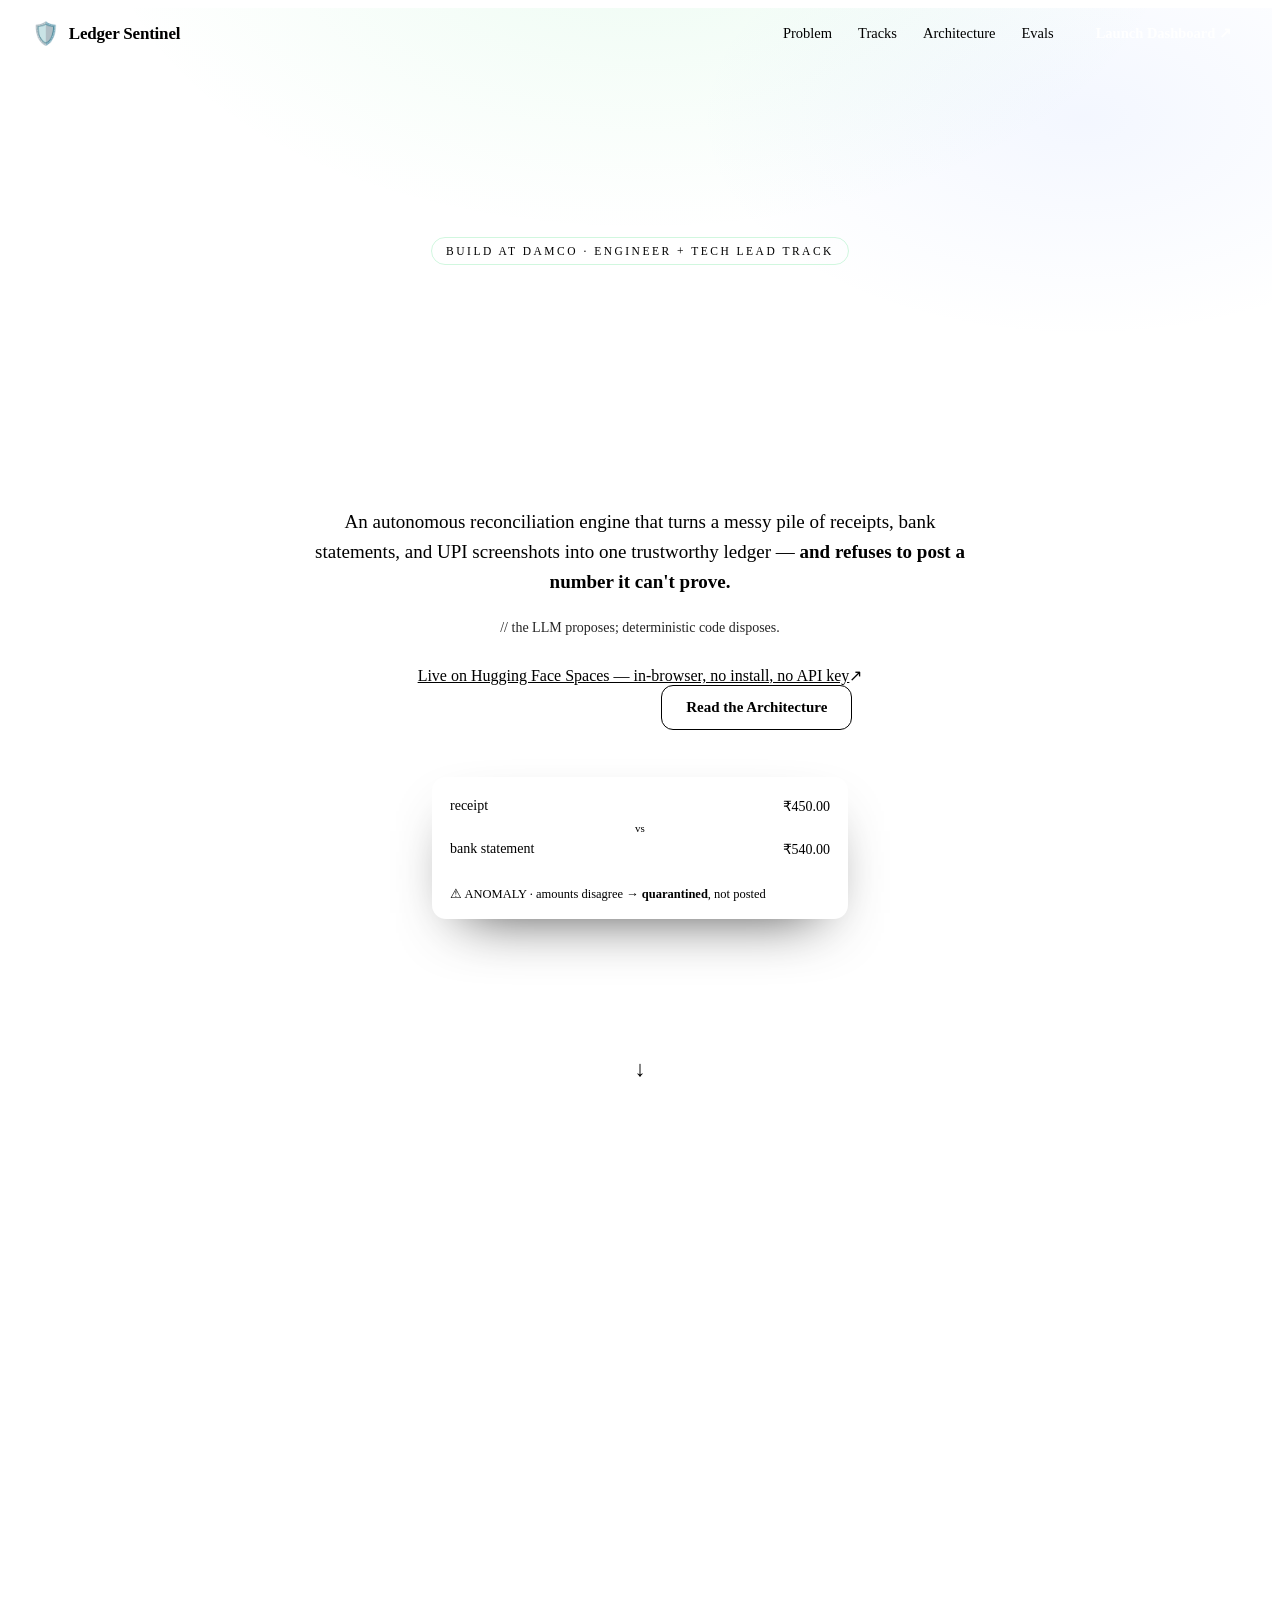
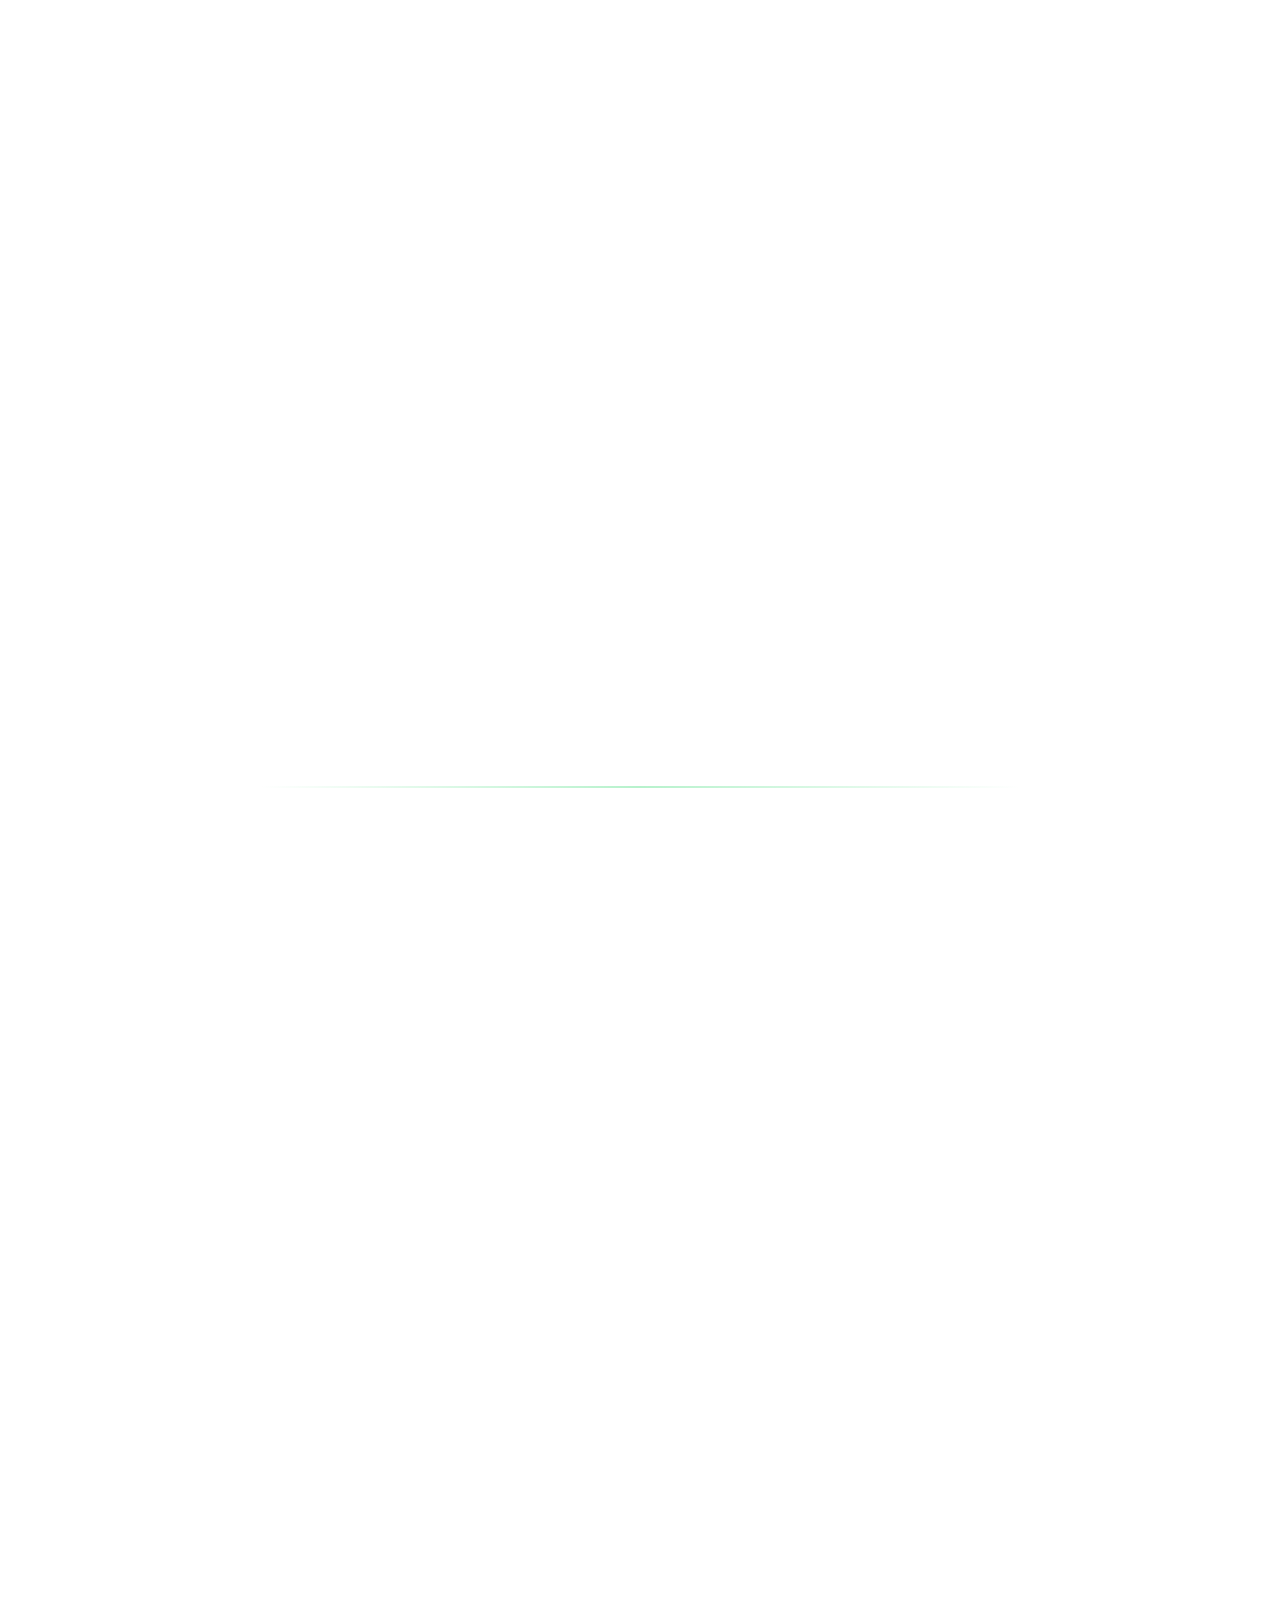
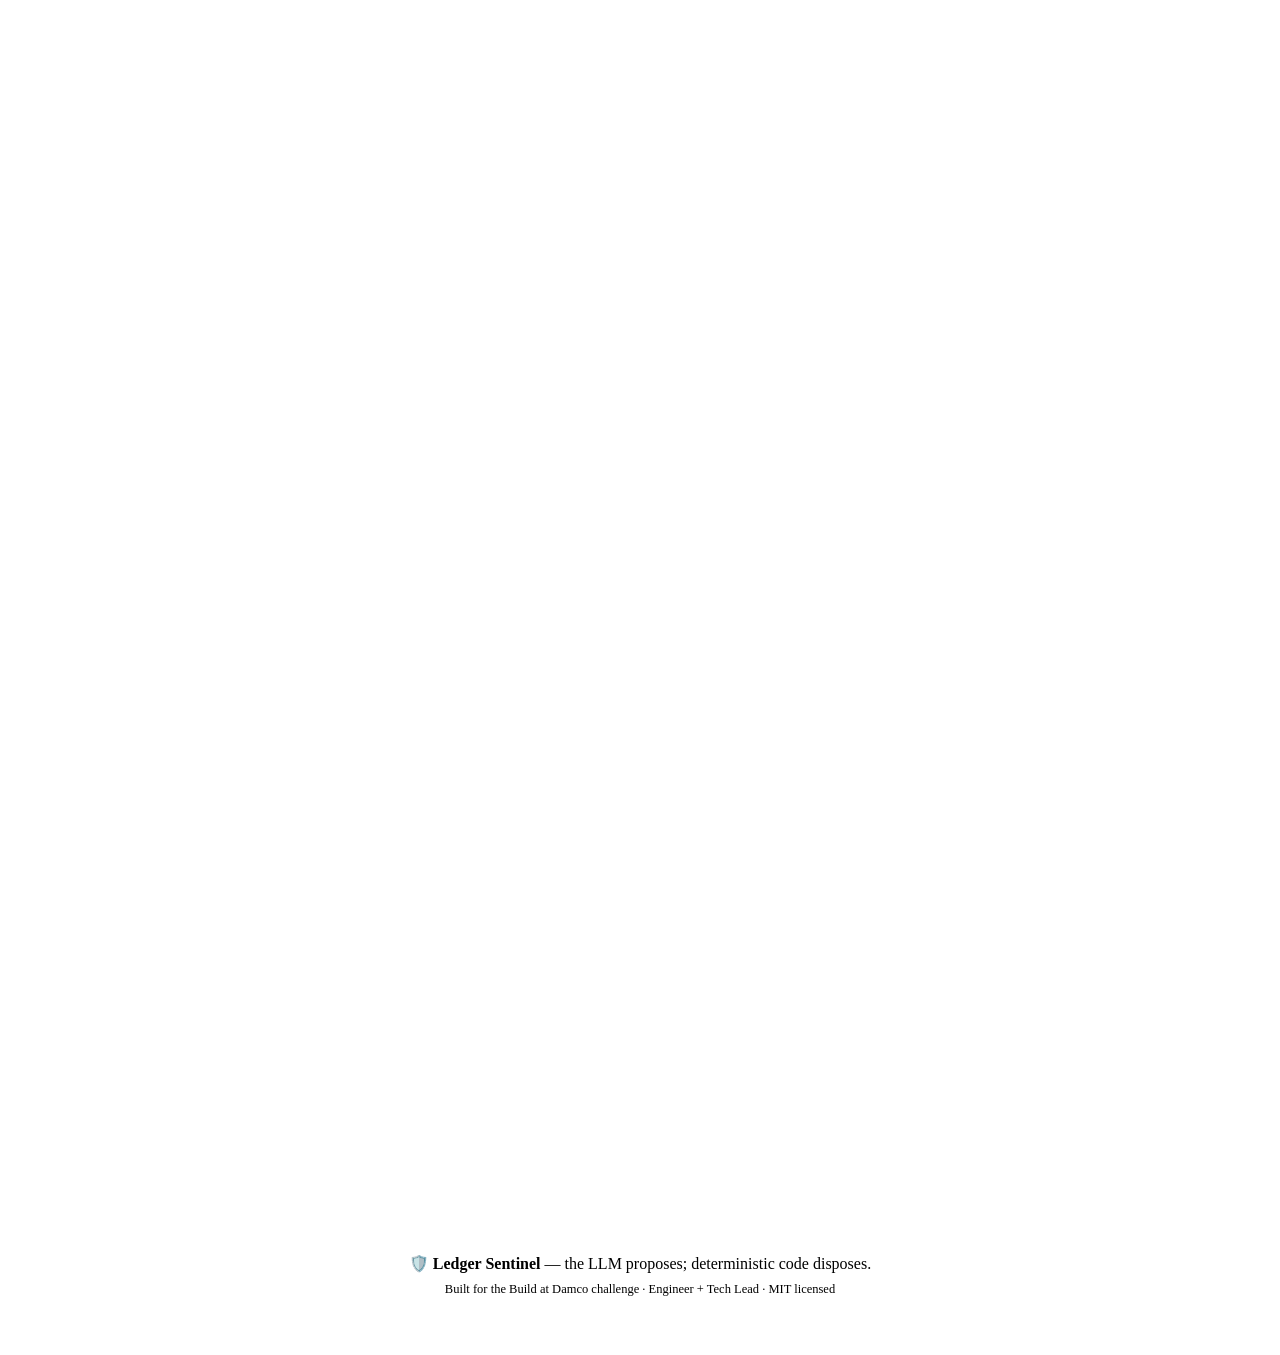
==== frontend/index.html @ d2c7957a "docs: surface live HF Space across README + landing, fix test count to 46" ====
<!DOCTYPE html>
<html lang="en">
<head>
  <meta charset="UTF-8" />
  <meta name="viewport" content="width=device-width, initial-scale=1.0" />
  <title>Ledger Sentinel — autonomous reconciliation that refuses to post what it can't prove</title>
  <meta name="description" content="An autonomous financial-document reconciliation engine. The LLM proposes; deterministic code disposes. Built for the Build at Damco challenge — Engineer + Tech Lead tracks." />
  <link rel="preconnect" href="https://fonts.googleapis.com" />
  <link rel="preconnect" href="https://fonts.gstatic.com" crossorigin />
  <link href="https://fonts.googleapis.com/css2?family=Space+Grotesk:wght@400;500;600;700&family=JetBrains+Mono:wght@400;500;700&display=swap" rel="stylesheet" />
  <link rel="stylesheet" href="./tokens.css" />
  <link rel="stylesheet" href="./landing.css" />
</head>
<body>
  <!-- ── Nav ──────────────────────────────────────────────────────────── -->
  <nav class="nav" id="nav">
    <a class="nav-brand" href="#top">
      <span class="logo">🛡️</span><span>Ledger Sentinel</span>
    </a>
    <div class="nav-links">
      <a href="#problem">Problem</a>
      <a href="#tracks">Tracks</a>
      <a href="#architecture">Architecture</a>
      <a href="#evals">Evals</a>
      <a class="nav-cta" href="./app.html">Launch Dashboard <span class="arr">↗</span></a>
    </div>
  </nav>

  <!-- ── Hero ─────────────────────────────────────────────────────────── -->
  <header class="hero" id="top">
    <canvas id="rain" class="rain" aria-hidden="true"></canvas>
    <div class="hero-inner">
      <div class="eyebrow">BUILD AT DAMCO · ENGINEER + TECH LEAD TRACK</div>
      <h1 class="hero-title">
        <span class="w" style="--i:0">Extract.</span>
        <span class="w" style="--i:1">Verify.</span>
        <span class="w grn" style="--i:2">Reconcile.</span>
      </h1>
      <p class="hero-sub">
        An autonomous reconciliation engine that turns a messy pile of receipts,
        bank statements, and UPI screenshots into one trustworthy ledger —
        <strong>and refuses to post a number it can't prove.</strong>
      </p>
      <p class="thesis">// the LLM proposes; deterministic code disposes.</p>
      <a class="live-link" href="https://huggingface.co/spaces/mhussam-ai/ledger-sentinel" target="_blank" rel="noopener">
        <span class="live-dot" aria-hidden="true"></span>Live on Hugging Face Spaces — in-browser, no install, no API key<span class="arr">↗</span>
      </a>
      <div class="hero-cta">
        <a class="btn btn-red" href="./app.html">Launch the Dashboard <span class="arr">↗</span></a>
        <a class="btn btn-ghost" href="https://github.com/mhussam-ai/ledger-sentinel/blob/main/docs/ARCHITECTURE.md" target="_blank" rel="noopener">Read the Architecture</a>
      </div>

      <!-- signature micro-demo: the catch a human would miss -->
      <div class="anomaly-demo" aria-hidden="true">
        <div class="ad-row"><span class="ad-src">receipt</span><span class="ad-amt">₹450.00</span></div>
        <div class="ad-vs">vs</div>
        <div class="ad-row"><span class="ad-src">bank statement</span><span class="ad-amt">₹540.00</span></div>
        <div class="ad-verdict">⚠ ANOMALY · amounts disagree → <b>quarantined</b>, not posted</div>
      </div>
    </div>
    <a class="scrollcue" href="#problem" aria-label="Scroll down">↓</a>
  </header>

  <main>
    <!-- ── 1. The Problem ─────────────────────────────────────────────── -->
    <section class="sec" id="problem">
      <div class="sec-grid">
        <div class="reveal">
          <div class="kicker">THE PROBLEM I LIVE EVERY MONTH</div>
          <h2 class="sec-title">Reconciling money<br />isn't an OCR problem.<br /><span class="grn">It's a trust problem.</span></h2>
          <p class="lead">
            My spending is scattered across three card apps, a bank CSV, UPI
            screenshots, and a wallet of paper receipts. The same coffee shows up
            twice with two different amounts. A receipt gets double-counted. OCR
            quietly turns ₹450 into ₹480.
          </p>
          <p class="lead">
            The hard part was never <em>reading</em> the documents. It's
            <strong>trusting the merged result.</strong> That needs a system —
            one that extracts in parallel, verifies its own work, links duplicates
            across sources, and quarantines anything it can't prove instead of
            silently corrupting the ledger.
          </p>
          <div class="wink reveal">
            <span class="wink-q">“Tracking expenses across UPI apps is a nightmare.”</span>
            <span class="wink-a">— Build at Damco's own example problem. This is the system answer to it.</span>
          </div>
        </div>

        <div class="reveal" style="--i:1">
          <div class="codewin">
            <div class="codewin-bar"><span class="dot r"></span><span class="dot y"></span><span class="dot g"></span><span class="name">invariant.js</span></div>
            <pre class="type-target" data-typed="invariant" data-speed="2"></pre>
          </div>
          <script type="application/json" class="code-data" data-name="invariant">
[
  {"t":"const ","c":"kw"},{"t":"ledger ","c":"fn"},{"t":"= ","c":"punc"},{"t":"reconcile","c":"fn"},{"t":"(sources);\n","c":"punc"},
  {"t":"\n// the hard part isn't reading documents —\n","c":"com"},
  {"t":"// it's trusting the merged result.\n\n","c":"com"},
  {"t":"const ","c":"kw"},{"t":"invariant ","c":"fn"},{"t":"= {\n","c":"punc"},
  {"t":"  postIf","c":"pink"},{"t":":     ","c":"punc"},{"t":"\"provable\"","c":"str"},{"t":",\n","c":"punc"},
  {"t":"  onConflict","c":"pink"},{"t":": ","c":"punc"},{"t":"\"quarantine\"","c":"str"},{"t":",  ","c":"punc"},{"t":"// never guess\n","c":"com"},
  {"t":"  money","c":"pink"},{"t":":      ","c":"punc"},{"t":"Decimal","c":"num"},{"t":",        ","c":"punc"},{"t":"// never float\n","c":"com"},
  {"t":"};\n","c":"punc"}
]
          </script>
        </div>
      </div>
    </section>

    <!-- ── 2. Both Tracks ─────────────────────────────────────────────── -->
    <section class="sec sec-alt" id="tracks">
      <div class="sec-head reveal">
        <div class="kicker">ONE SUBMISSION · BOTH TRACKS</div>
        <h2 class="sec-title center">I didn't pick a track.<br />I shipped both.</h2>
        <p class="lead center">
          Damco asks Engineers to <em>build &amp; ship</em> and Tech Leads to
          <em>design the architecture</em>. This one project does both — same repo,
          both rubrics. Toggle to see how it satisfies each.
        </p>
      </div>

      <div class="toggle reveal" role="tablist" aria-label="Choose a track">
        <button type="button" class="toggle-btn active" data-toggle="engineer" role="tab">🛠️ Engineer</button>
        <button type="button" class="toggle-btn" data-toggle="lead" role="tab">🏛️ Tech Lead</button>
        <span class="toggle-pill" aria-hidden="true"></span>
      </div>

      <!-- Engineer track -->
      <div class="track" data-track="engineer">
        <div class="steps">
          <div class="step reveal"><div class="step-no">01</div><h3>Pick a complex problem</h3><p>Something that needs a system, not a script. Cross-source financial reconciliation with self-verification.</p></div>
          <div class="step reveal" style="--i:1"><div class="step-no">02</div><h3>Build &amp; ship it</h3><p>FastAPI · LangGraph state machine · Pandera · RapidFuzz. <strong>46 tests green</strong>, deterministic mock mode, <strong>public repo</strong>.</p></div>
          <div class="step reveal" style="--i:2"><div class="step-no">03</div><h3>Record a video</h3><p>A live walk-through of the running system catching a real discrepancy — scripted in <code>docs/DEMO.md</code>.</p></div>
        </div>
      </div>

      <!-- Tech Lead track -->
      <div class="track hidden" data-track="lead">
        <div class="steps">
          <div class="step reveal"><div class="step-no">01</div><h3>Pick a complex problem</h3><p>The same trust problem — framed as a system with scale, latency, and failure-mode considerations.</p></div>
          <div class="step reveal" style="--i:1"><div class="step-no">02</div><h3>Design the architecture</h3><p><code>docs/ARCHITECTURE.md</code>: 6 Mermaid diagrams, the state machine, scale math, latency trade-offs, and F1–F8 failure modes.</p></div>
          <div class="step reveal" style="--i:2"><div class="step-no">03</div><h3>Record a video</h3><p>Present the design like I'm convincing a team — decisions, alternatives, and what would change my mind.</p></div>
        </div>
      </div>

      <div class="covers reveal">
        <div class="covers-head">What the submission covers</div>
        <div class="covers-grid">
          <div><span class="ct">Problem framing</span><span class="cd">why it needs a system, not a script</span></div>
          <div><span class="ct">System design</span><span class="cd">parallel fan-out → verify → reconcile</span></div>
          <div><span class="ct">Trade-offs</span><span class="cd">LangGraph, Decimal, SSE, two-tier routing</span></div>
          <div><span class="ct">Failure modes</span><span class="cd">named guardrails F1–F8, honestly</span></div>
        </div>
      </div>
    </section>

    <!-- ── 3. How it works ────────────────────────────────────────────── -->
    <section class="sec" id="architecture">
      <div class="sec-head reveal">
        <div class="kicker">HOW IT WORKS</div>
        <h2 class="sec-title center">The LLM proposes.<br />Deterministic code disposes.</h2>
        <p class="lead center">Every document fans out to its own worker; nothing reaches the posted ledger without clearing a deterministic gate.</p>
      </div>

      <div class="pipeline reveal">
        <div class="pnode" style="--i:0"><span class="pi">📥</span><b>Upload</b><span class="ps">receipts · CSV · UPI</span></div>
        <span class="parrow" style="--i:1">→</span>
        <div class="pnode" style="--i:2"><span class="pi">🤖</span><b>Fan-out</b><span class="ps">parallel extraction</span></div>
        <span class="parrow" style="--i:3">→</span>
        <div class="pnode" style="--i:4"><span class="pi">🔍</span><b>Self-verify</b><span class="ps">confidence + citation gate</span></div>
        <span class="parrow" style="--i:5">→</span>
        <div class="pnode" style="--i:6"><span class="pi">🔗</span><b>Reconcile</b><span class="ps">fuzzy amount × date × merchant</span></div>
        <span class="parrow" style="--i:7">→</span>
        <div class="pnode pnode-split" style="--i:8">
          <span class="pi">✅</span><b>POSTED</b>
          <span class="por">or</span>
          <span class="pi amber">🟠</span><b class="ambert">QUARANTINE</b>
        </div>
      </div>
      <p class="pipeline-note reveal">Every hop emits a trace span — latency, tokens, cost, faithfulness — to the live AgentOps panel. <a href="https://github.com/mhussam-ai/ledger-sentinel/blob/main/docs/ARCHITECTURE.md" target="_blank" rel="noopener">Full design, diagrams &amp; scale math →</a></p>
    </section>

    <!-- ── 4. Evals — the killer section ──────────────────────────────── -->
    <section class="sec sec-alt" id="evals">
      <div class="sec-head reveal">
        <div class="kicker">WHAT WE MEASURE · AGENTOPS</div>
        <h2 class="sec-title center">You can't ship trust<br />you haven't <span class="grn">measured</span>.</h2>
        <p class="lead center">
          For a system that touches money, the metric that matters isn't accuracy —
          it's <strong>quarantine recall</strong>: did it catch everything it was
          supposed to refuse to post? Every change is gated on a labeled golden set.
        </p>
      </div>

      <div class="evals-grid">
        <div class="reveal">
          <div class="codewin">
            <div class="codewin-bar"><span class="dot r"></span><span class="dot y"></span><span class="dot g"></span><span class="name">pytest</span></div>
            <pre class="type-target" data-typed="pytest" data-speed="3"></pre>
          </div>
          <script type="application/json" class="code-data" data-name="pytest">
[
  {"t":"$ ","c":"green"},{"t":"pytest -q\n","c":"dim"},
  {"t":"......................................","c":"dim"},{"t":"[100%]\n","c":"num"},
  {"t":"46 passed","c":"green"},{"t":" in 5.66s\n","c":"dim"}
]
          </script>
        </div>

        <div class="reveal" style="--i:1">
          <div class="codewin">
            <div class="codewin-bar"><span class="dot r"></span><span class="dot y"></span><span class="dot g"></span><span class="name">python -m evals.run</span></div>
            <pre class="type-target" data-typed="evals" data-speed="3"></pre>
          </div>
          <script type="application/json" class="code-data" data-name="evals">
[
  {"t":"  LEDGER SENTINEL — EVAL SCORECARD\n","c":"dim"},
  {"t":"  ✓ ","c":"green"},{"t":"amount_exact_rate            ","c":"dim"},{"t":"1.000\n","c":"num"},
  {"t":"  ✓ ","c":"green"},{"t":"quarantine_recall            ","c":"dim"},{"t":"1.000\n","c":"num"},
  {"t":"  ✓ ","c":"green"},{"t":"quarantine_precision         ","c":"dim"},{"t":"1.000\n","c":"num"},
  {"t":"  ✓ ","c":"green"},{"t":"link_f1                      ","c":"dim"},{"t":"1.000\n","c":"num"},
  {"t":"  ✓ ","c":"green"},{"t":"confidence_gate_separation   ","c":"dim"},{"t":"0.440\n","c":"num"},
  {"t":"  VERDICT: ","c":"dim"},{"t":"PASS ✓","c":"green"},{"t":" — safe to ship\n","c":"dim"}
]
          </script>
        </div>
      </div>

      <!-- Damco's PASS motif, with our real test files -->
      <div class="passgrid">
        <div class="passrow reveal"><span class="pass">PASS</span> test_matching.py <span class="pd">· duplicates collapse, conflicts surface as anomalies</span></div>
        <div class="passrow reveal" style="--i:1"><span class="pass">PASS</span> test_verify.py <span class="pd">· only provably-good extractions reach VERIFIED</span></div>
        <div class="passrow reveal" style="--i:2"><span class="pass">PASS</span> test_csv_drift.py <span class="pd">· renamed headers self-heal, garbage quarantines</span></div>
        <div class="passrow reveal" style="--i:3"><span class="pass">PASS</span> test_api.py <span class="pd">· upload → SSE replay → result, end to end</span></div>
        <div class="passrow reveal" style="--i:4"><span class="pass">PASS</span> test_evals.py <span class="pd">· quarantine recall = 1.0 is a hard CI gate</span></div>
      </div>

      <div class="metrics-strip reveal">
        <div class="ms"><span class="msv" data-count="16">0</span><span class="msl">tests green</span></div>
        <div class="ms"><span class="msv" data-prefix="₹" data-count="1720">0</span><span class="msl">posted, exact</span></div>
        <div class="ms"><span class="msv" data-count="1.0" data-decimals="1">0</span><span class="msl">quarantine recall</span></div>
        <div class="ms"><span class="msv" data-count="8">0</span><span class="msl">workers in parallel</span></div>
        <div class="ms"><span class="msv">F1–F8</span><span class="msl">named guardrails</span></div>
      </div>
    </section>

    <!-- ── 5. Failure modes — honesty ─────────────────────────────────── -->
    <section class="sec" id="honest">
      <div class="sec-head reveal">
        <div class="kicker">WHAT BREAKS — AND THE GUARDRAIL FOR IT</div>
        <h2 class="sec-title center">When unsure, it quarantines.<br />It never corrupts.</h2>
        <p class="lead center">Damco asks for honesty about what's broken. Here's what naturally fails, and the named guard that catches it.</p>
      </div>
      <div class="fmgrid">
        <div class="fm reveal"><span class="fmid">F1</span><b>Vision misreads a digit</b><p>Amount extracted twice; if the reads disagree → quarantine.</p></div>
        <div class="fm reveal" style="--i:1"><span class="fmid">F2</span><b>Double-counted purchase</b><p>Fuzzy match across sources collapses duplicates to one.</p></div>
        <div class="fm reveal" style="--i:2"><span class="fmid">F3</span><b>Cross-source conflict</b><p>₹450 vs ₹540 → anomaly → both quarantined with evidence.</p></div>
        <div class="fm reveal" style="--i:3"><span class="fmid">F5</span><b>Bank CSV schema drift</b><p>Pandera contract + fuzzy header recovery; self-heals or quarantines.</p></div>
        <div class="fm reveal" style="--i:4"><span class="fmid">F6</span><b>Model rate-limit / 5xx</b><p>Retry with backoff + jitter, then degrade — the run always completes.</p></div>
        <div class="fm reveal" style="--i:5"><span class="fmid">F8</span><b>Dashboard connects late</b><p>Decoupled execution + per-run replay buffer; or it polls the result.</p></div>
      </div>
      <div class="roadmap reveal">
        <b>What I'd build next, honestly:</b> confidence <em>calibration</em> against a larger labeled set ·
        an active-learning loop where every human quarantine-resolution becomes a new eval row ·
        a durable Postgres checkpointer + SQS so runs resume across restarts.
      </div>
    </section>

    <!-- ── 6. Run it / Submit ─────────────────────────────────────────── -->
    <section class="sec sec-alt" id="submit">
      <div class="sec-head reveal">
        <div class="kicker">SEE IT FOR YOURSELF</div>
        <h2 class="sec-title center">Architecture is theory<br />until it ships.</h2>
      </div>

      <div class="evals-grid">
        <div class="reveal">
          <div class="codewin">
            <div class="codewin-bar"><span class="dot r"></span><span class="dot y"></span><span class="dot g"></span><span class="name">run-it.sh</span></div>
            <pre class="type-target" data-typed="runit" data-speed="3"></pre>
          </div>
          <script type="application/json" class="code-data" data-name="runit">
[
  {"t":"$ ","c":"green"},{"t":"git clone <repo> && ","c":"dim"},{"t":"cd ","c":"kw"},{"t":"ledger-sentinel\n","c":"dim"},
  {"t":"$ ","c":"green"},{"t":"docker compose up","c":"dim"},{"t":"           # full stack, one command\n","c":"com"},
  {"t":"\n# no API key? mock mode is deterministic:\n","c":"com"},
  {"t":"$ ","c":"green"},{"t":"cd ","c":"kw"},{"t":"backend && ","c":"dim"},{"t":"pytest -q","c":"dim"},{"t":"     # ","c":"com"},{"t":"46 passed\n","c":"green"}
]
          </script>
        </div>

        <div class="reveal" style="--i:1">
          <div class="codewin">
            <div class="codewin-bar"><span class="dot r"></span><span class="dot y"></span><span class="dot g"></span><span class="name">submit.sh</span></div>
            <pre class="type-target" data-typed="submit" data-speed="3"></pre>
          </div>
          <script type="application/json" class="code-data" data-name="submit">
[
  {"t":"$ ","c":"green"},{"t":"mail -s ","c":"dim"},{"t":"\"Builder Challenge — Mohammad Hussam — Track A+B\"","c":"str"},{"t":" \\\n","c":"dim"},
  {"t":"       hiring@damcogroup.com\n","c":"fn"},
  {"t":"  --attach ","c":"kw"},{"t":"video.link","c":"dim"},{"t":"    # YouTube (unlisted), 5–10 min\n","c":"com"},
  {"t":"  --attach ","c":"kw"},{"t":"github.repo","c":"dim"},{"t":"   # public source + docs/ARCHITECTURE.md\n","c":"com"},
  {"t":"  --attach ","c":"kw"},{"t":"demo.live","c":"dim"},{"t":"     # ▶ live on Hugging Face — boots to mock mode\n","c":"com"},
  {"t":"  --attach ","c":"kw"},{"t":"bio","c":"dim"},{"t":"           # 2–3 lines about what I build\n","c":"com"}
]
          </script>
        </div>
      </div>

      <div class="final-cta reveal">
        <a class="btn btn-red btn-lg" href="./app.html">Launch the Dashboard <span class="arr">↗</span></a>
        <a class="btn btn-ghost btn-lg" href="https://github.com/mhussam-ai/ledger-sentinel/blob/main/docs/ARCHITECTURE.md" target="_blank" rel="noopener">Read the Architecture</a>
        <a class="btn btn-ghost btn-lg" href="https://github.com/mhussam-ai/ledger-sentinel" id="repo-link" target="_blank" rel="noopener">View the Code</a>
      </div>
    </section>
  </main>

  <footer class="foot">
    <div>🛡️ <b>Ledger Sentinel</b> — the LLM proposes; deterministic code disposes.</div>
    <div class="foot-sub">Built for the Build at Damco challenge · Engineer + Tech Lead · MIT licensed</div>
  </footer>

  <script src="./landing.js"></script>
</body>
</html>
---- frontend/landing.css ----
/* Landing page — cinematic submission front door.
   Design language shared with the dashboard via tokens.css. No build step. */

html { scroll-behavior: smooth; }
body { background: var(--bg); overflow-x: hidden; }
a { color: var(--green); }
.hidden { display: none !important; }
section[id], header[id] { scroll-margin-top: 84px; }

/* ── Nav ─────────────────────────────────────────────────────────────── */
.nav {
  position: fixed; top: 0; left: 0; right: 0; z-index: 50;
  display: flex; align-items: center; justify-content: space-between;
  padding: 16px 32px; transition: background .3s, border-color .3s, padding .3s;
  border-bottom: 1px solid transparent;
}
.nav.scrolled {
  background: rgba(8, 9, 12, 0.78);
  -webkit-backdrop-filter: blur(10px); backdrop-filter: blur(10px);
  border-bottom-color: var(--border); padding: 11px 32px;
}
.nav-brand {
  display: flex; align-items: center; gap: 10px; text-decoration: none;
  font-family: var(--font-display); font-weight: 700; font-size: 17px; color: var(--text);
  letter-spacing: -.2px;
}
.nav-brand .logo { font-size: 22px; }
.nav-links { display: flex; align-items: center; gap: 26px; }
.nav-links a { color: var(--muted); text-decoration: none; font-size: 14.5px; transition: color .15s; }
.nav-links a:hover { color: var(--text); }
.nav-cta {
  background: var(--red); color: #fff !important; padding: 9px 16px; border-radius: 10px;
  font-weight: 600; box-shadow: 0 6px 24px -8px var(--red); transition: transform .15s, box-shadow .15s;
}
.nav-cta:hover { transform: translateY(-1px); box-shadow: 0 10px 30px -8px var(--red); }
.arr { display: inline-block; transition: transform .2s var(--ease); }
.nav-cta:hover .arr, .btn:hover .arr { transform: translate(2px, -2px); }

/* ── Buttons ──────────────────────────────────────────────────────────── */
.btn {
  display: inline-flex; align-items: center; gap: 9px; text-decoration: none;
  font-family: var(--font-display); font-weight: 600; font-size: 15px;
  padding: 13px 24px; border-radius: 12px; border: 1px solid transparent;
  transition: transform .15s var(--ease), box-shadow .2s, border-color .2s, background .2s, color .2s;
}
.btn-red { background: var(--red); color: #fff; box-shadow: 0 10px 36px -12px var(--red); }
.btn-red:hover { transform: translateY(-2px); box-shadow: 0 16px 44px -12px var(--red); }
.btn-ghost { color: var(--text); border-color: var(--border); background: rgba(255,255,255,.02); }
.btn-ghost:hover { border-color: var(--green); color: var(--green); transform: translateY(-2px); }
.btn-lg { font-size: 16px; padding: 15px 28px; }

/* ── Hero ────────────────────────────────────────────────────────────── */
.hero {
  position: relative; min-height: 100vh; display: flex; align-items: center; justify-content: center;
  padding: 120px 24px 80px; overflow: hidden;
  background:
    radial-gradient(900px 520px at 50% -8%, rgba(74,222,128,.10), transparent 60%),
    radial-gradient(700px 400px at 85% 10%, rgba(91,140,255,.07), transparent 55%);
}
.rain { position: absolute; inset: 0; width: 100%; height: 100%; opacity: .5; z-index: 0; pointer-events: none; }
.hero-inner { position: relative; z-index: 1; max-width: 880px; text-align: center; }
.eyebrow {
  display: inline-block; font-family: var(--font-mono); font-size: 11.5px; letter-spacing: 2.5px;
  color: var(--green); background: var(--green-soft); border: 1px solid rgba(74,222,128,.25);
  padding: 7px 14px; border-radius: 999px; margin-bottom: 26px;
}
.hero-title {
  font-family: var(--font-display); font-weight: 700; line-height: 1.0;
  font-size: clamp(44px, 9vw, 96px); letter-spacing: -2px; margin: 0 0 24px;
}
.hero-title .w { display: inline-block; margin: 0 .12em; }
.hero-title .grn { color: var(--green); }
.hero-sub { max-width: 660px; margin: 0 auto; font-size: clamp(16px, 2.2vw, 19px); line-height: 1.6; color: var(--muted); }
.hero-sub strong { color: var(--text); }
.thesis { font-family: var(--font-mono); color: var(--green); opacity: .85; font-size: 14px; margin: 22px 0 30px; }
.hero-cta { display: flex; align-items: center; justify-content: center; gap: 14px; flex-wrap: wrap; }

.anomaly-demo {
  max-width: 380px; margin: 46px auto 0; text-align: left; font-family: var(--font-mono);
  background: var(--bg-2); border: 1px solid var(--border); border-radius: 14px; padding: 16px 18px;
  box-shadow: 0 24px 60px -30px rgba(0,0,0,.8);
}
.ad-row { display: flex; justify-content: space-between; align-items: center; font-size: 14px; padding: 5px 0; }
.ad-src { color: var(--muted); }
.ad-amt { color: var(--text); font-variant-numeric: tabular-nums; font-weight: 500; }
.ad-vs { text-align: center; color: var(--faint); font-size: 11px; margin: 2px 0; }
.ad-verdict {
  margin-top: 10px; padding-top: 12px; border-top: 1px dashed var(--border);
  color: var(--red); font-size: 12.5px; line-height: 1.5; animation: verdictpulse 3.2s var(--ease) infinite;
}
.ad-verdict b { color: var(--red); }
@keyframes verdictpulse {
  0%, 100% { opacity: .55; }
  18%, 60% { opacity: 1; }
}
.scrollcue {
  position: absolute; bottom: 26px; left: 50%; transform: translateX(-50%);
  color: var(--muted); font-size: 22px; text-decoration: none; z-index: 1; animation: bob 1.8s ease-in-out infinite;
}
@keyframes bob { 0%,100% { transform: translate(-50%, 0); } 50% { transform: translate(-50%, 8px); } }

/* ── Sections ─────────────────────────────────────────────────────────── */
.sec { padding: 104px 24px; }
.sec-alt { background: var(--bg-2); border-top: 1px solid var(--border-soft); border-bottom: 1px solid var(--border-soft); }
.sec-grid { max-width: 1080px; margin: 0 auto; display: grid; grid-template-columns: 1.05fr .95fr; gap: 56px; align-items: center; }
.sec-head { max-width: 800px; margin: 0 auto 56px; }
.kicker { font-family: var(--font-mono); text-transform: uppercase; letter-spacing: 2.5px; font-size: 12px; color: var(--green); margin-bottom: 16px; }
.sec-head .kicker { text-align: center; }
.sec-title { font-family: var(--font-display); font-weight: 700; font-size: clamp(28px, 4.4vw, 50px); line-height: 1.08; letter-spacing: -1px; margin: 0 0 18px; }
.sec-title.center { text-align: center; }
.sec-title .grn { color: var(--green); }
.lead { color: var(--muted); font-size: 17px; line-height: 1.72; max-width: 640px; }
.lead.center { margin: 0 auto; text-align: center; }
.lead em { font-style: italic; color: var(--text); }
.lead strong { color: var(--text); }

.wink { margin-top: 28px; border-left: 3px solid var(--green); background: var(--green-soft); padding: 13px 16px; border-radius: 8px; }
.wink-q { display: block; font-family: var(--font-mono); font-style: italic; color: var(--text); font-size: 14px; }
.wink-a { display: block; margin-top: 7px; font-size: 12.5px; color: var(--muted); }

/* ── Track toggle ──────────────────────────────────────────────────────── */
.toggle { position: relative; display: flex; width: fit-content; margin: 0 auto 46px; gap: 4px; padding: 5px; border-radius: 999px; background: var(--panel); border: 1px solid var(--border); }
.toggle-btn { position: relative; z-index: 1; border: none; background: transparent; color: var(--muted); font-family: var(--font-display); font-weight: 600; font-size: 15px; padding: 10px 24px; border-radius: 999px; cursor: pointer; transition: color .25s; }
.toggle-btn.active { color: #08090c; }
.toggle-pill { position: absolute; top: 5px; bottom: 5px; left: 5px; width: 120px; background: #fff; border-radius: 999px; z-index: 0; transition: transform .32s var(--ease), width .32s var(--ease); }

.steps { position: relative; max-width: 1000px; margin: 0 auto; display: grid; grid-template-columns: repeat(3, 1fr); gap: 18px; }
.steps::before { content: ""; position: absolute; top: 47px; left: 12%; right: 12%; height: 2px; background: linear-gradient(90deg, transparent, rgba(74,222,128,.4), transparent); z-index: 0; }
.step { position: relative; z-index: 1; background: var(--panel); border: 1px solid var(--border); border-radius: 16px; padding: 24px; transition: transform .2s var(--ease), border-color .2s; }
.step:hover { transform: translateY(-3px); border-color: rgba(74,222,128,.4); }
.step-no { font-family: var(--font-display); font-weight: 700; font-size: 22px; color: var(--green); background: var(--green-soft); width: 46px; height: 46px; border-radius: 12px; display: flex; align-items: center; justify-content: center; margin-bottom: 16px; }
.step h3 { font-family: var(--font-display); font-size: 18px; margin: 0 0 8px; }
.step p { color: var(--muted); font-size: 14.5px; line-height: 1.6; margin: 0; }
.step code, .lead code, .step p code { font-family: var(--font-mono); font-size: 12.5px; background: var(--panel-2); padding: 1px 6px; border-radius: 6px; color: var(--text); }

.covers { max-width: 1000px; margin: 48px auto 0; border: 1px solid var(--border); border-radius: 16px; padding: 22px 26px; background: var(--panel); }
.covers-head { font-family: var(--font-display); font-weight: 600; font-size: 13px; text-transform: uppercase; letter-spacing: 1.5px; color: var(--muted); margin-bottom: 18px; }
.covers-grid { display: grid; grid-template-columns: repeat(4, 1fr); gap: 20px; }
.covers-grid div { display: flex; flex-direction: column; gap: 5px; }
.ct { font-family: var(--font-display); font-weight: 600; color: var(--text); font-size: 15px; }
.cd { font-size: 13px; color: var(--muted); }

/* ── Pipeline ─────────────────────────────────────────────────────────── */
.pipeline { max-width: 1080px; margin: 0 auto; display: flex; align-items: stretch; justify-content: center; gap: 8px; flex-wrap: wrap; }
.pnode { display: flex; flex-direction: column; align-items: center; gap: 5px; background: var(--panel); border: 1px solid var(--border); border-radius: 14px; padding: 16px 18px; min-width: 124px; text-align: center; }
.pnode b { font-family: var(--font-display); font-size: 14px; }
.pnode .pi { font-size: 22px; }
.pnode .ps { font-size: 11px; color: var(--muted); }
.pnode-split { border-color: rgba(74,222,128,.35); }
.pnode-split .por { font-size: 11px; color: var(--faint); margin: 2px 0; }
.pnode-split .ambert { color: var(--amber); }
.parrow { display: flex; align-items: center; color: var(--green); font-weight: 700; font-size: 20px; }
.pipeline-note { text-align: center; color: var(--muted); font-size: 14px; margin: 30px auto 0; max-width: 700px; }
.pipeline-note a { color: var(--green); text-decoration: none; }
.pipeline-note a:hover { text-decoration: underline; }

/* ── Evals ───────────────────────────────────────────────────────────── */
.evals-grid { max-width: 1000px; margin: 0 auto; display: grid; grid-template-columns: 1fr 1fr; gap: 20px; align-items: start; }
.type-target { min-height: 3.4em; }
.passgrid { max-width: 1000px; margin: 40px auto 0; display: flex; flex-direction: column; gap: 10px; }
.passrow { font-family: var(--font-mono); font-size: 13.5px; background: var(--bg-2); border: 1px solid var(--border); border-left: 3px solid var(--green); border-radius: 10px; padding: 12px 16px; color: var(--text); }
.pass { color: var(--green); font-weight: 700; margin-right: 10px; }
.pd { color: var(--muted); }

.metrics-strip { max-width: 1000px; margin: 40px auto 0; display: flex; justify-content: space-between; gap: 16px; flex-wrap: wrap; }
.ms { flex: 1; min-width: 130px; background: var(--panel); border: 1px solid var(--border); border-radius: 14px; padding: 22px 16px; text-align: center; }
.msv { display: block; font-family: var(--font-display); font-weight: 700; font-size: 34px; color: var(--green); font-variant-numeric: tabular-nums; line-height: 1; }
.msl { display: block; font-size: 11.5px; color: var(--muted); margin-top: 8px; text-transform: uppercase; letter-spacing: .8px; }

/* ── Failure modes ──────────────────────────────────────────────────── */
.fmgrid { max-width: 1080px; margin: 0 auto; display: grid; grid-template-columns: repeat(3, 1fr); gap: 16px; }
.fm { background: var(--panel); border: 1px solid var(--border); border-radius: 14px; padding: 20px; transition: transform .2s var(--ease), border-color .2s; }
.fm:hover { transform: translateY(-3px); border-color: rgba(255,68,56,.4); }
.fmid { font-family: var(--font-mono); font-size: 12px; font-weight: 700; color: var(--red); background: var(--red-soft); padding: 3px 9px; border-radius: 6px; }
.fm b { display: block; font-family: var(--font-display); font-size: 15.5px; margin: 12px 0 0; }
.fm p { color: var(--muted); font-size: 13.5px; line-height: 1.55; margin: 7px 0 0; }
.roadmap { max-width: 1000px; margin: 36px auto 0; border-left: 3px solid var(--amber); background: var(--amber-soft); padding: 16px 20px; border-radius: 10px; color: var(--text); font-size: 14.5px; line-height: 1.75; }
.roadmap b { font-family: var(--font-display); color: var(--amber); }
.roadmap em { font-style: italic; color: var(--green); }

/* ── Final CTA + footer ───────────────────────────────────────────── */
.final-cta { display: flex; justify-content: center; gap: 14px; flex-wrap: wrap; margin-top: 50px; }
.foot { text-align: center; padding: 50px 24px; border-top: 1px solid var(--border); color: var(--muted); }
.foot b { color: var(--text); font-family: var(--font-display); }
.foot-sub { font-size: 12.5px; color: var(--faint); margin-top: 9px; }

/* ── Scroll reveal ───────────────────────────────────────────────────── */
.reveal { opacity: 0; transform: translateY(26px); transition: opacity .7s var(--ease), transform .7s var(--ease); transition-delay: calc(var(--i, 0) * 80ms); }
.reveal.in-view { opacity: 1; transform: none; }

/* Hero word entrance */
.hero-title .w { opacity: 0; transform: translateY(22px); animation: wordin .65s var(--ease) forwards; animation-delay: calc(.25s + var(--i) * .13s); }
@keyframes wordin { to { opacity: 1; transform: none; } }

/* ── Responsive ────────────────────────────────────────────────────── */
@media (max-width: 920px) {
  .sec-grid { grid-template-columns: 1fr; gap: 36px; }
  .steps { grid-template-columns: 1fr; }
  .steps::before { display: none; }
  .covers-grid { grid-template-columns: repeat(2, 1fr); }
  .evals-grid { grid-template-columns: 1fr; }
  .fmgrid { grid-template-columns: 1fr 1fr; }
  .parrow { transform: rotate(90deg); }
  .pnode { min-width: 150px; }
}
@media (max-width: 620px) {
  .nav-links a:not(.nav-cta) { display: none; }
  .sec { padding: 76px 20px; }
  .covers-grid, .fmgrid { grid-template-columns: 1fr; }
  .metrics-strip { gap: 10px; }
  .ms { min-width: 44%; }
}

/* ── Reduced motion ────────────────────────────────────────────────── */
@media (prefers-reduced-motion: reduce) {
  html { scroll-behavior: auto; }
  .reveal { opacity: 1; transform: none; transition: none; }
  .hero-title .w { opacity: 1; transform: none; animation: none; }
  .ad-verdict, .scrollcue { animation: none; }
}
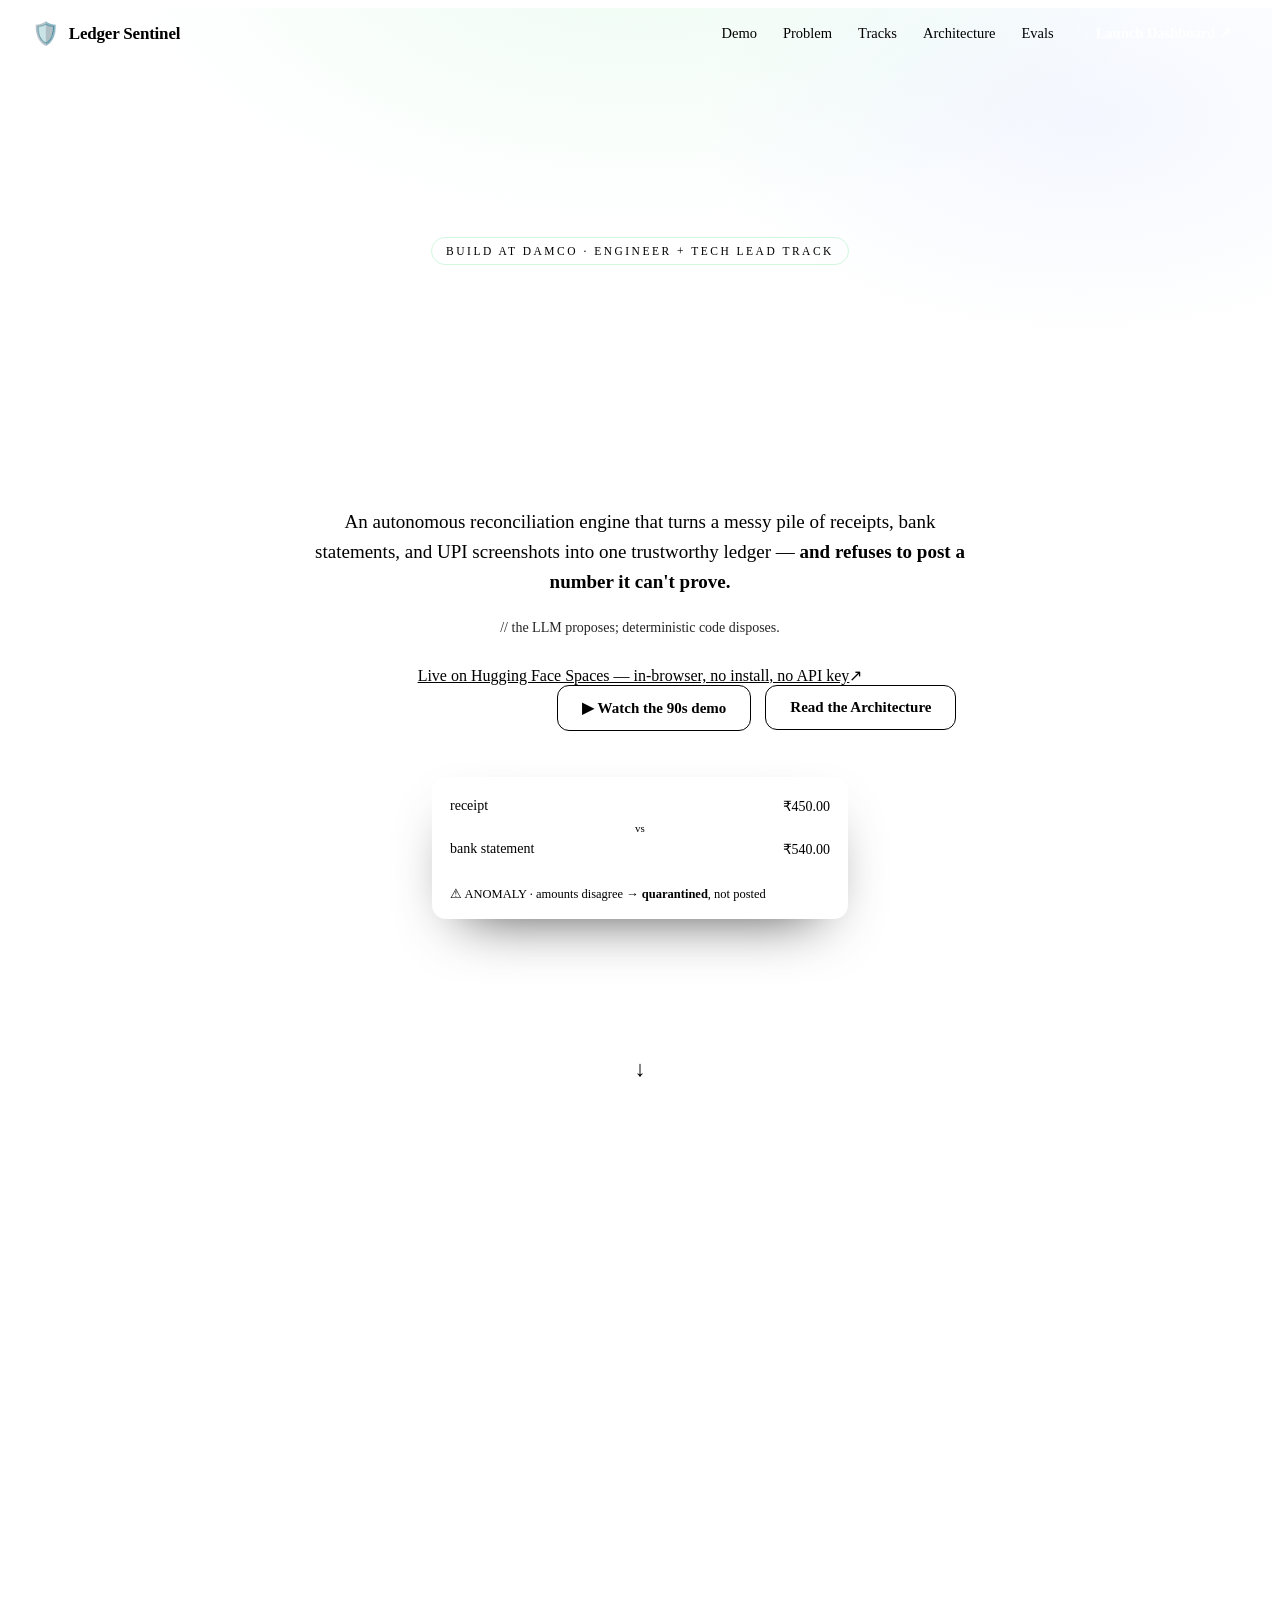
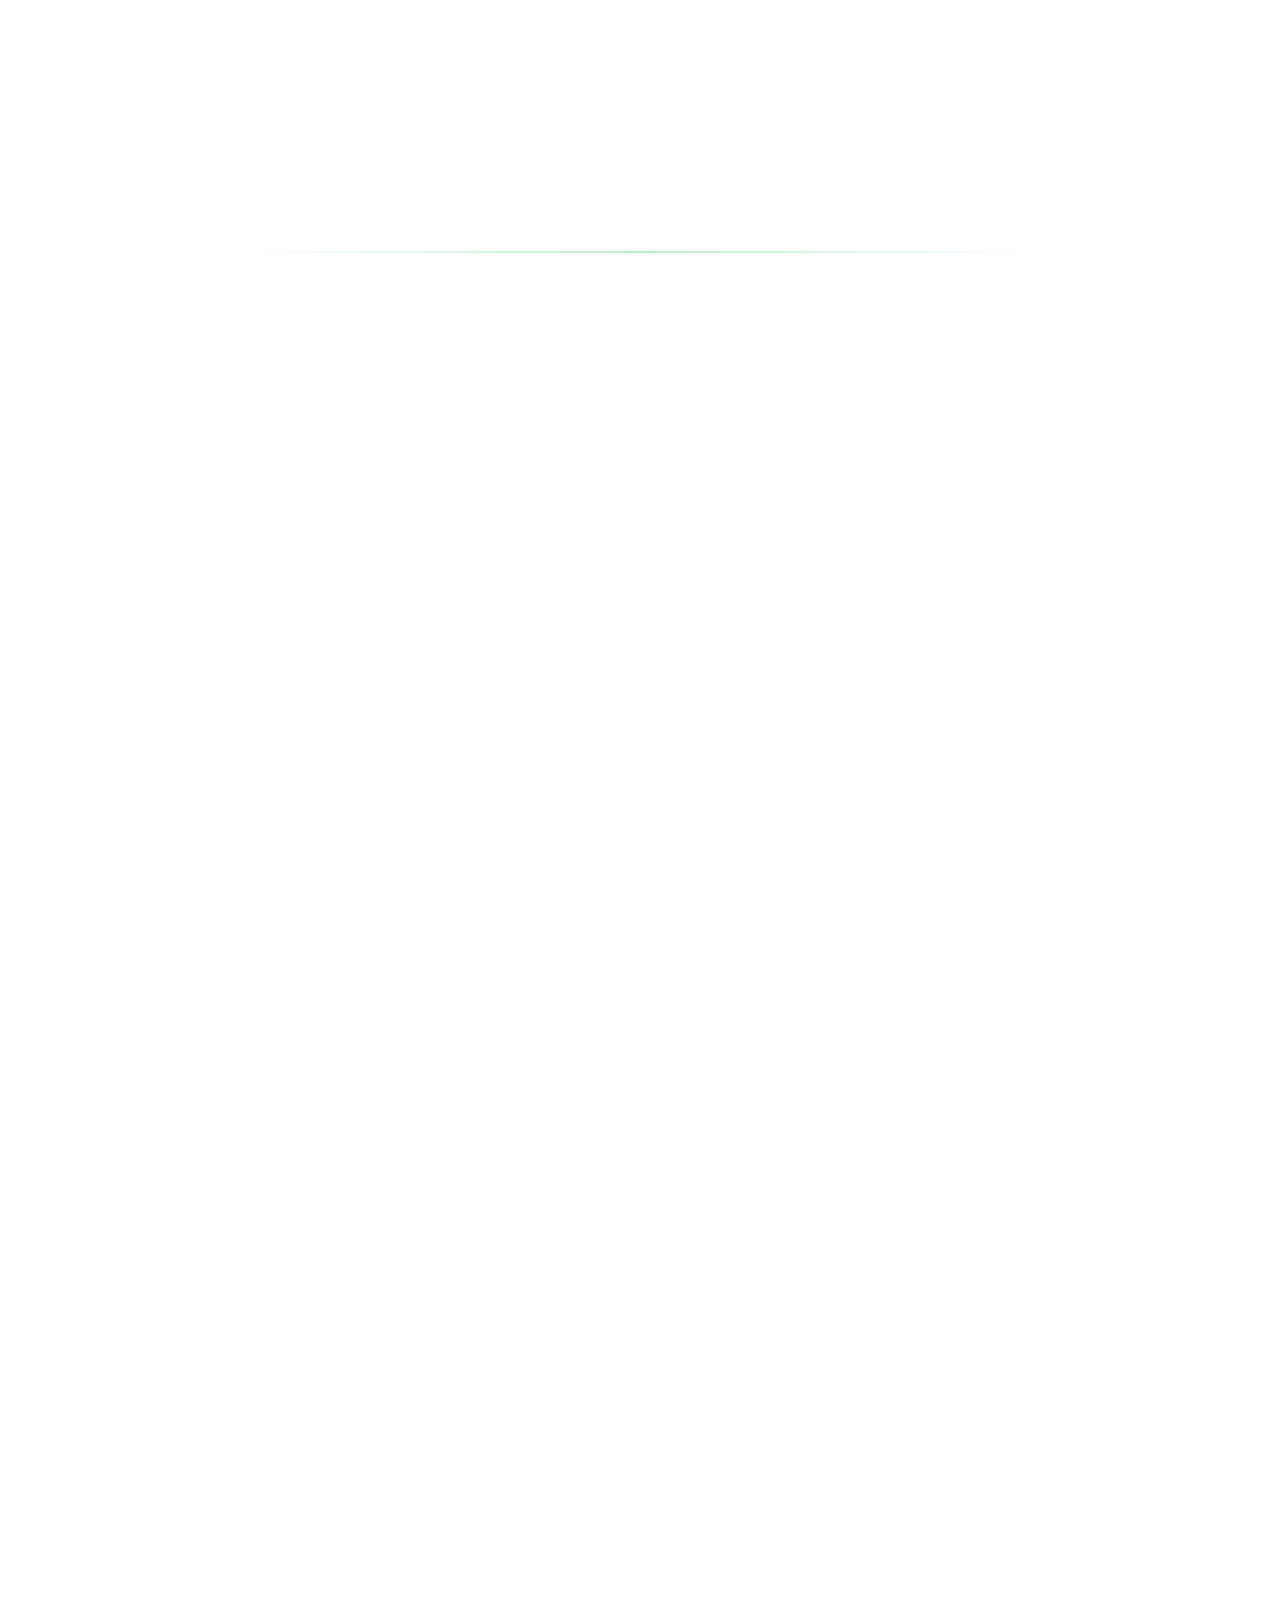
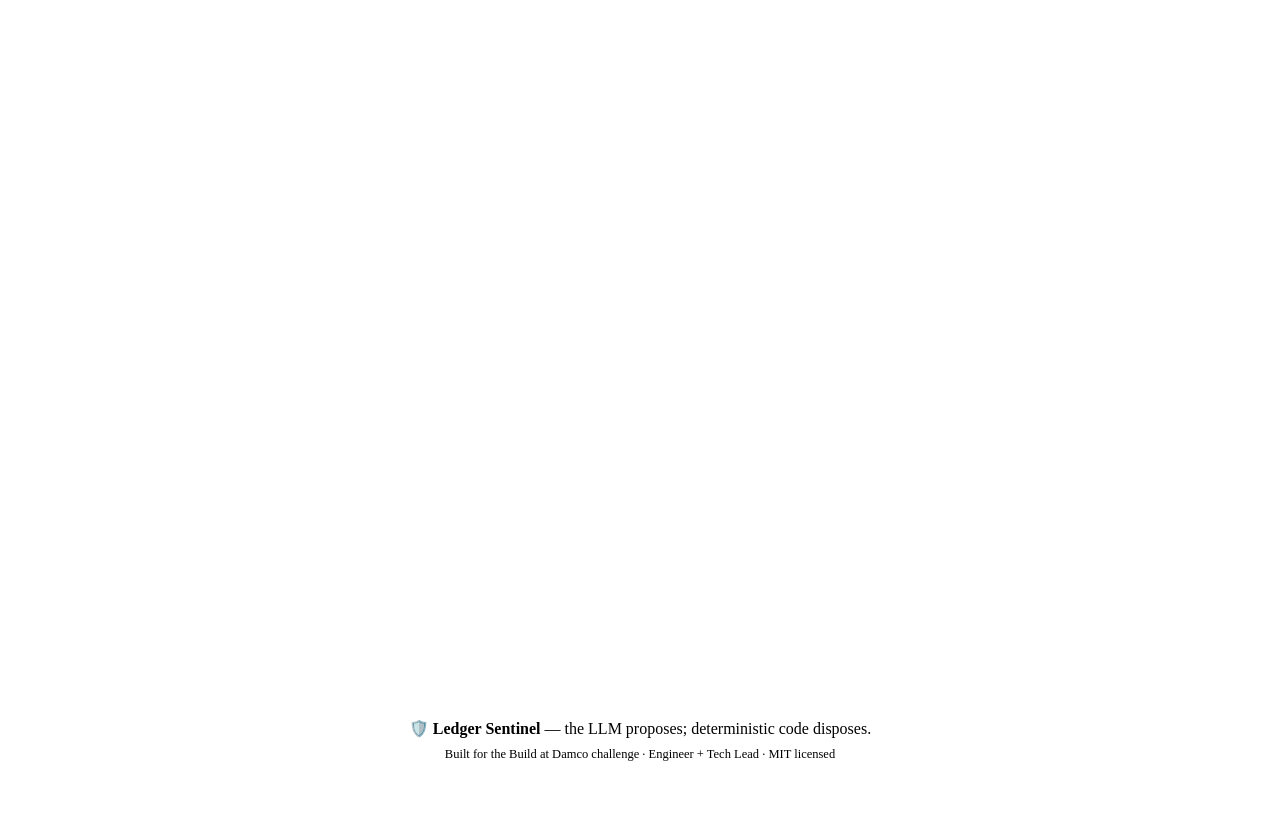
==== commit a03ebd9c: "feat: add 90-second narrated demo video to landing + README" ====
--- a/frontend/index.html
+++ b/frontend/index.html
@@ -18,6 +18,7 @@
       <span class="logo">🛡️</span><span>Ledger Sentinel</span>
     </a>
     <div class="nav-links">
+      <a href="#demo">Demo</a>
       <a href="#problem">Problem</a>
       <a href="#tracks">Tracks</a>
       <a href="#architecture">Architecture</a>
@@ -47,6 +48,7 @@
       </a>
       <div class="hero-cta">
         <a class="btn btn-red" href="./app.html">Launch the Dashboard <span class="arr">↗</span></a>
+        <a class="btn btn-ghost" href="#demo">▶ Watch the 90s demo</a>
         <a class="btn btn-ghost" href="https://github.com/mhussam-ai/ledger-sentinel/blob/main/docs/ARCHITECTURE.md" target="_blank" rel="noopener">Read the Architecture</a>
       </div>
 
@@ -58,10 +60,30 @@
         <div class="ad-verdict">⚠ ANOMALY · amounts disagree → <b>quarantined</b>, not posted</div>
       </div>
     </div>
-    <a class="scrollcue" href="#problem" aria-label="Scroll down">↓</a>
+    <a class="scrollcue" href="#demo" aria-label="Scroll down">↓</a>
   </header>
 
   <main>
+    <!-- ── 0. Demo video ──────────────────────────────────────────────── -->
+    <section class="sec" id="demo">
+      <style>
+        #demo .demo-frame { max-width: 1040px; margin: 10px auto 0; border: 1px solid var(--border);
+          border-radius: 18px; overflow: hidden; box-shadow: 0 40px 100px -50px rgba(0,0,0,.92); background: #000; }
+        #demo .demo-video { display: block; width: 100%; height: auto; }
+      </style>
+      <div class="sec-head reveal">
+        <div class="kicker">THE 90-SECOND TOUR</div>
+        <h2 class="sec-title center">See the whole system<br />in <span class="grn">90 seconds.</span></h2>
+        <p class="lead center">A narrated walkthrough — the trust problem, the guarded pipeline, the live
+          anomaly catch, schema self-healing, and the evals that gate every release.</p>
+      </div>
+      <div class="demo-frame reveal">
+        <video class="demo-video" controls preload="metadata" poster="./demo-poster.jpg" playsinline>
+          <source src="./ledger-sentinel-demo.mp4" type="video/mp4" />
+        </video>
+      </div>
+    </section>
+
     <!-- ── 1. The Problem ─────────────────────────────────────────────── -->
     <section class="sec" id="problem">
       <div class="sec-grid">
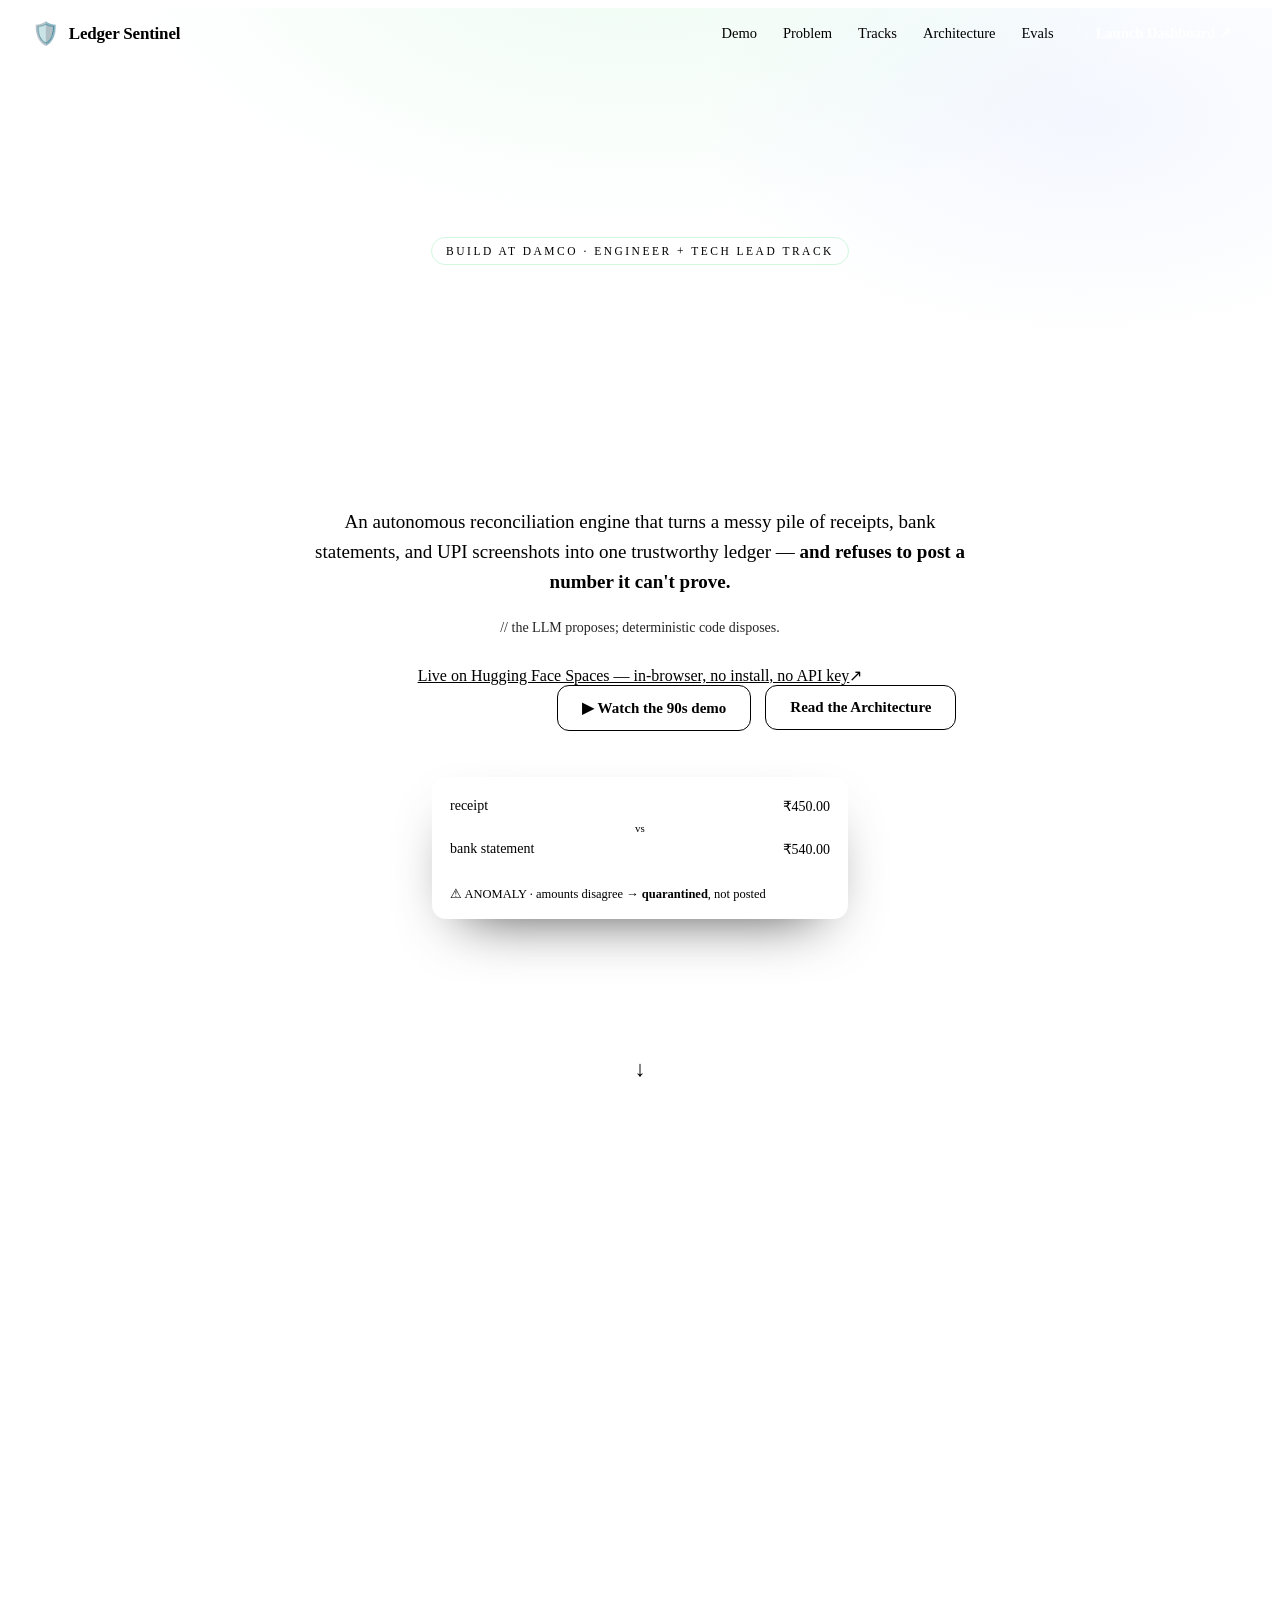
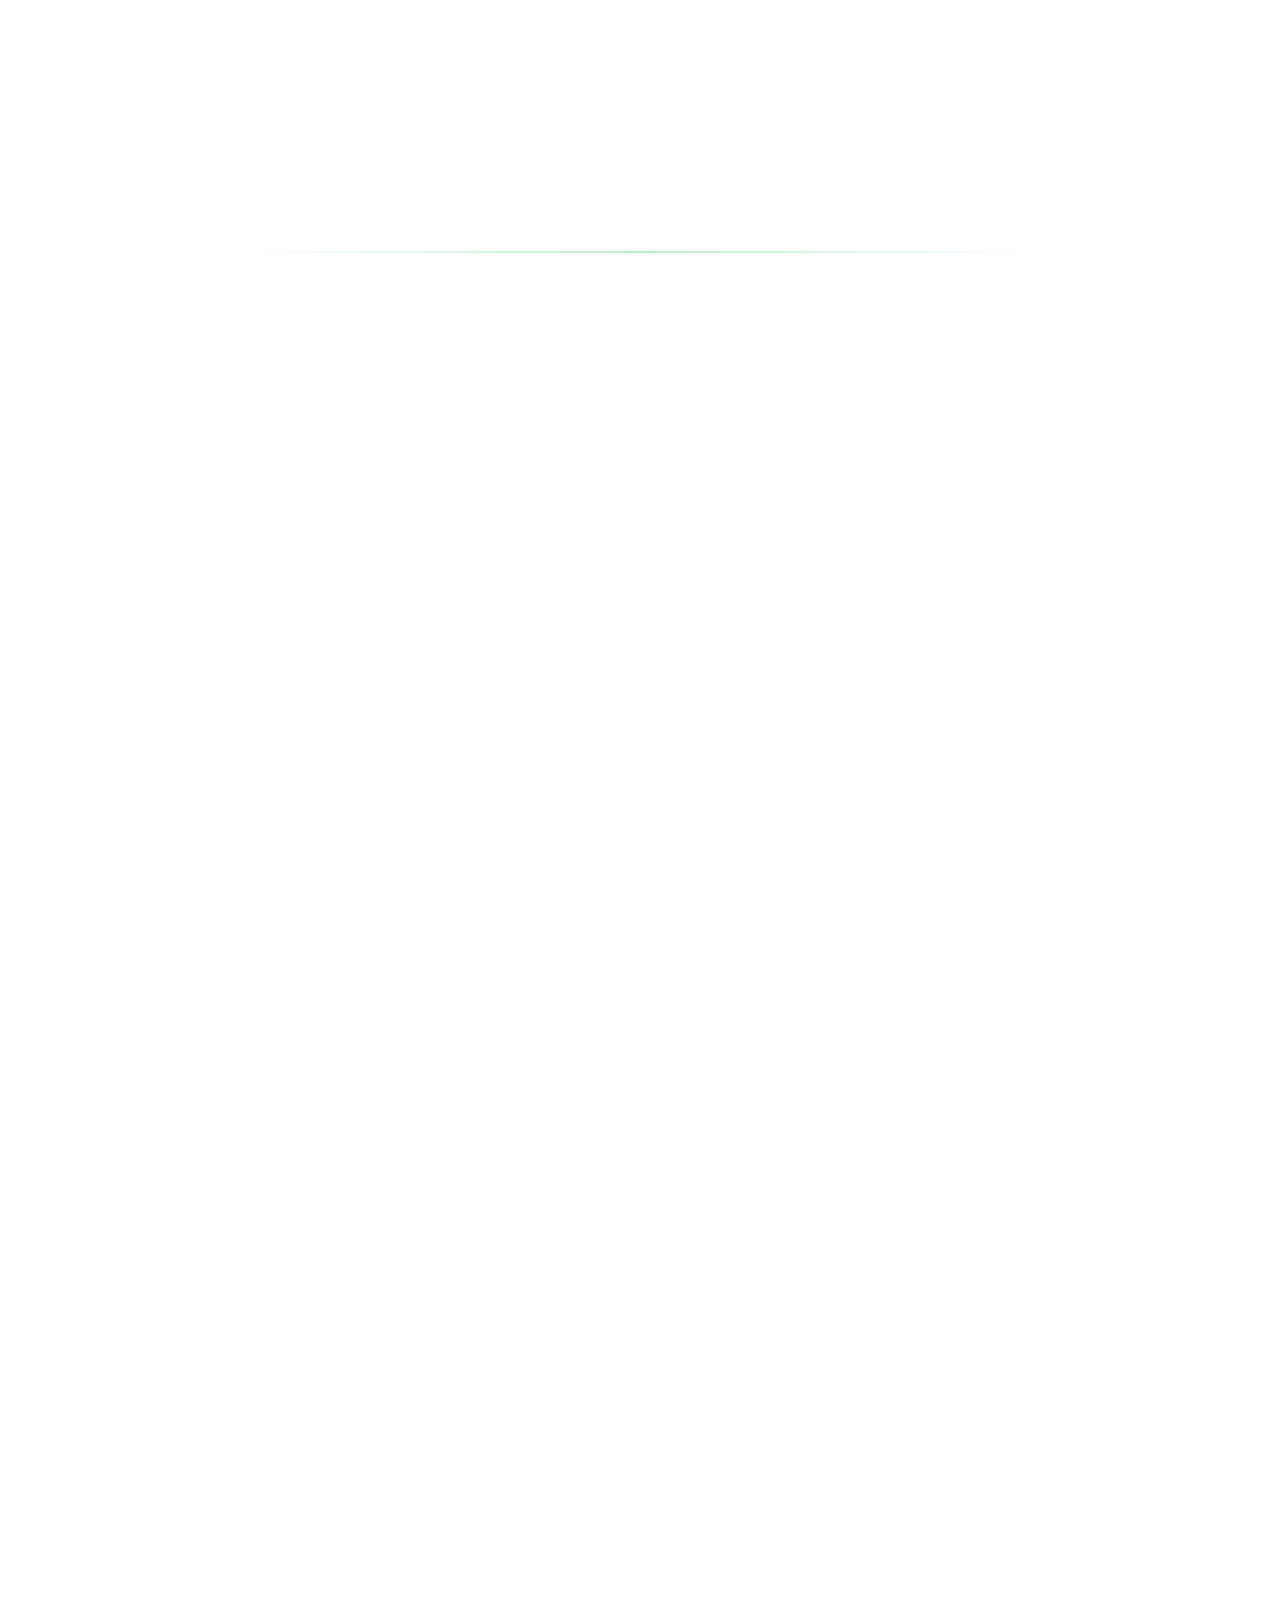
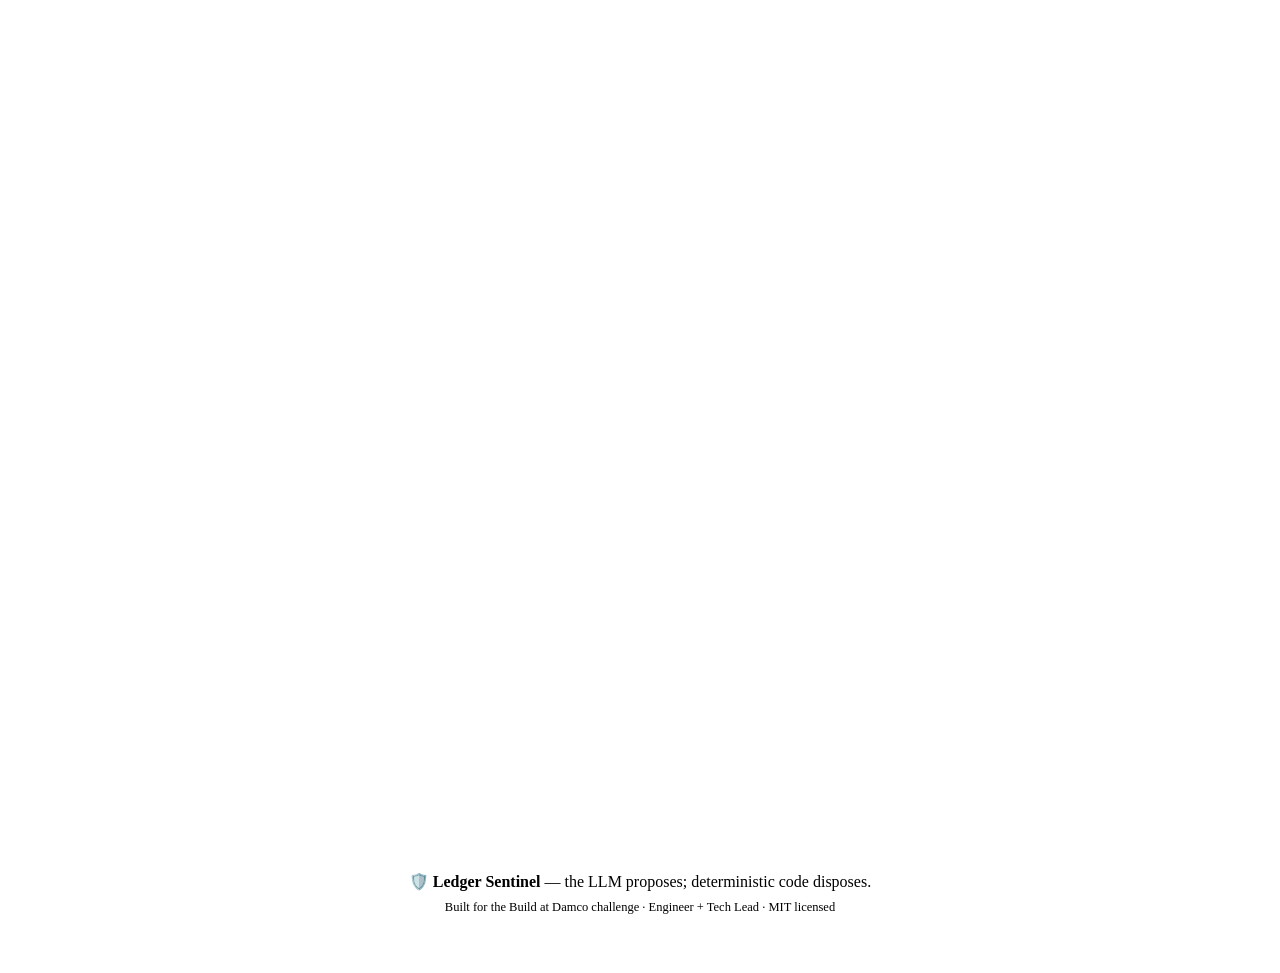
==== commit 1d79e6c7: "docs: landing page reflects F1-F13 guardrails; add F9/F10 cards" ====
--- a/frontend/index.html
+++ b/frontend/index.html
@@ -152,7 +152,7 @@
       <div class="track" data-track="engineer">
         <div class="steps">
           <div class="step reveal"><div class="step-no">01</div><h3>Pick a complex problem</h3><p>Something that needs a system, not a script. Cross-source financial reconciliation with self-verification.</p></div>
-          <div class="step reveal" style="--i:1"><div class="step-no">02</div><h3>Build &amp; ship it</h3><p>FastAPI · LangGraph state machine · Pandera · RapidFuzz. <strong>46 tests green</strong>, deterministic mock mode, <strong>public repo</strong>.</p></div>
+          <div class="step reveal" style="--i:1"><div class="step-no">02</div><h3>Build &amp; ship it</h3><p>FastAPI · LangGraph state machine · Pandera · RapidFuzz. <strong>80 tests green</strong>, deterministic mock mode, <strong>public repo</strong>.</p></div>
           <div class="step reveal" style="--i:2"><div class="step-no">03</div><h3>Record a video</h3><p>A live walk-through of the running system catching a real discrepancy — scripted in <code>docs/DEMO.md</code>.</p></div>
         </div>
       </div>
@@ -161,7 +161,7 @@
       <div class="track hidden" data-track="lead">
         <div class="steps">
           <div class="step reveal"><div class="step-no">01</div><h3>Pick a complex problem</h3><p>The same trust problem — framed as a system with scale, latency, and failure-mode considerations.</p></div>
-          <div class="step reveal" style="--i:1"><div class="step-no">02</div><h3>Design the architecture</h3><p><code>docs/ARCHITECTURE.md</code>: 6 Mermaid diagrams, the state machine, scale math, latency trade-offs, and F1–F8 failure modes.</p></div>
+          <div class="step reveal" style="--i:1"><div class="step-no">02</div><h3>Design the architecture</h3><p><code>docs/ARCHITECTURE.md</code>: 6 Mermaid diagrams, the state machine, scale math, latency trade-offs, and F1–F13 failure modes.</p></div>
           <div class="step reveal" style="--i:2"><div class="step-no">03</div><h3>Record a video</h3><p>Present the design like I'm convincing a team — decisions, alternatives, and what would change my mind.</p></div>
         </div>
       </div>
@@ -172,7 +172,7 @@
           <div><span class="ct">Problem framing</span><span class="cd">why it needs a system, not a script</span></div>
           <div><span class="ct">System design</span><span class="cd">parallel fan-out → verify → reconcile</span></div>
           <div><span class="ct">Trade-offs</span><span class="cd">LangGraph, Decimal, SSE, two-tier routing</span></div>
-          <div><span class="ct">Failure modes</span><span class="cd">named guardrails F1–F8, honestly</span></div>
+          <div><span class="ct">Failure modes</span><span class="cd">named guardrails F1–F13, honestly</span></div>
         </div>
       </div>
     </section>
@@ -186,7 +186,7 @@
       </div>
 
       <div class="pipeline reveal">
-        <div class="pnode" style="--i:0"><span class="pi">📥</span><b>Upload</b><span class="ps">receipts · CSV · UPI</span></div>
+        <div class="pnode" style="--i:0"><span class="pi">📥</span><b>Upload</b><span class="ps">receipts · CSV/PDF · photos</span></div>
         <span class="parrow" style="--i:1">→</span>
         <div class="pnode" style="--i:2"><span class="pi">🤖</span><b>Fan-out</b><span class="ps">parallel extraction</span></div>
         <span class="parrow" style="--i:3">→</span>
@@ -225,7 +225,7 @@
 [
   {"t":"$ ","c":"green"},{"t":"pytest -q\n","c":"dim"},
   {"t":"......................................","c":"dim"},{"t":"[100%]\n","c":"num"},
-  {"t":"46 passed","c":"green"},{"t":" in 5.66s\n","c":"dim"}
+  {"t":"80 passed","c":"green"},{"t":" in 1.93s\n","c":"dim"}
 ]
           </script>
         </div>
@@ -263,7 +263,7 @@
         <div class="ms"><span class="msv" data-prefix="₹" data-count="1720">0</span><span class="msl">posted, exact</span></div>
         <div class="ms"><span class="msv" data-count="1.0" data-decimals="1">0</span><span class="msl">quarantine recall</span></div>
         <div class="ms"><span class="msv" data-count="8">0</span><span class="msl">workers in parallel</span></div>
-        <div class="ms"><span class="msv">F1–F8</span><span class="msl">named guardrails</span></div>
+        <div class="ms"><span class="msv">F1–F13</span><span class="msl">named guardrails</span></div>
       </div>
     </section>
 
@@ -281,6 +281,8 @@
         <div class="fm reveal" style="--i:3"><span class="fmid">F5</span><b>Bank CSV schema drift</b><p>Pandera contract + fuzzy header recovery; self-heals or quarantines.</p></div>
         <div class="fm reveal" style="--i:4"><span class="fmid">F6</span><b>Model rate-limit / 5xx</b><p>Retry with backoff + jitter, then degrade — the run always completes.</p></div>
         <div class="fm reveal" style="--i:5"><span class="fmid">F8</span><b>Dashboard connects late</b><p>Decoupled execution + per-run replay buffer; or it polls the result.</p></div>
+        <div class="fm reveal" style="--i:6"><span class="fmid">F9</span><b>Pixels with no reader</b><p>A photo or scan mock mode can't read → quarantined with the reason on the card. Never fabricated.</p></div>
+        <div class="fm reveal" style="--i:7"><span class="fmid">F10</span><b>Non-financial document</b><p>The vision pass classifies first; a random screenshot is refused — not hallucinated into a transaction.</p></div>
       </div>
       <div class="roadmap reveal">
         <b>What I'd build next, honestly:</b> confidence <em>calibration</em> against a larger labeled set ·
@@ -304,10 +306,11 @@
           </div>
           <script type="application/json" class="code-data" data-name="runit">
 [
-  {"t":"$ ","c":"green"},{"t":"git clone <repo> && ","c":"dim"},{"t":"cd ","c":"kw"},{"t":"ledger-sentinel\n","c":"dim"},
+  {"t":"$ ","c":"green"},{"t":"git clone https://github.com/mhussam-ai/ledger-sentinel\n","c":"dim"},
+  {"t":"$ ","c":"green"},{"t":"cd ","c":"kw"},{"t":"ledger-sentinel && ","c":"dim"},
   {"t":"$ ","c":"green"},{"t":"docker compose up","c":"dim"},{"t":"           # full stack, one command\n","c":"com"},
   {"t":"\n# no API key? mock mode is deterministic:\n","c":"com"},
-  {"t":"$ ","c":"green"},{"t":"cd ","c":"kw"},{"t":"backend && ","c":"dim"},{"t":"pytest -q","c":"dim"},{"t":"     # ","c":"com"},{"t":"46 passed\n","c":"green"}
+  {"t":"$ ","c":"green"},{"t":"cd ","c":"kw"},{"t":"backend && ","c":"dim"},{"t":"pytest -q","c":"dim"},{"t":"     # ","c":"com"},{"t":"80 passed\n","c":"green"}
 ]
           </script>
         </div>
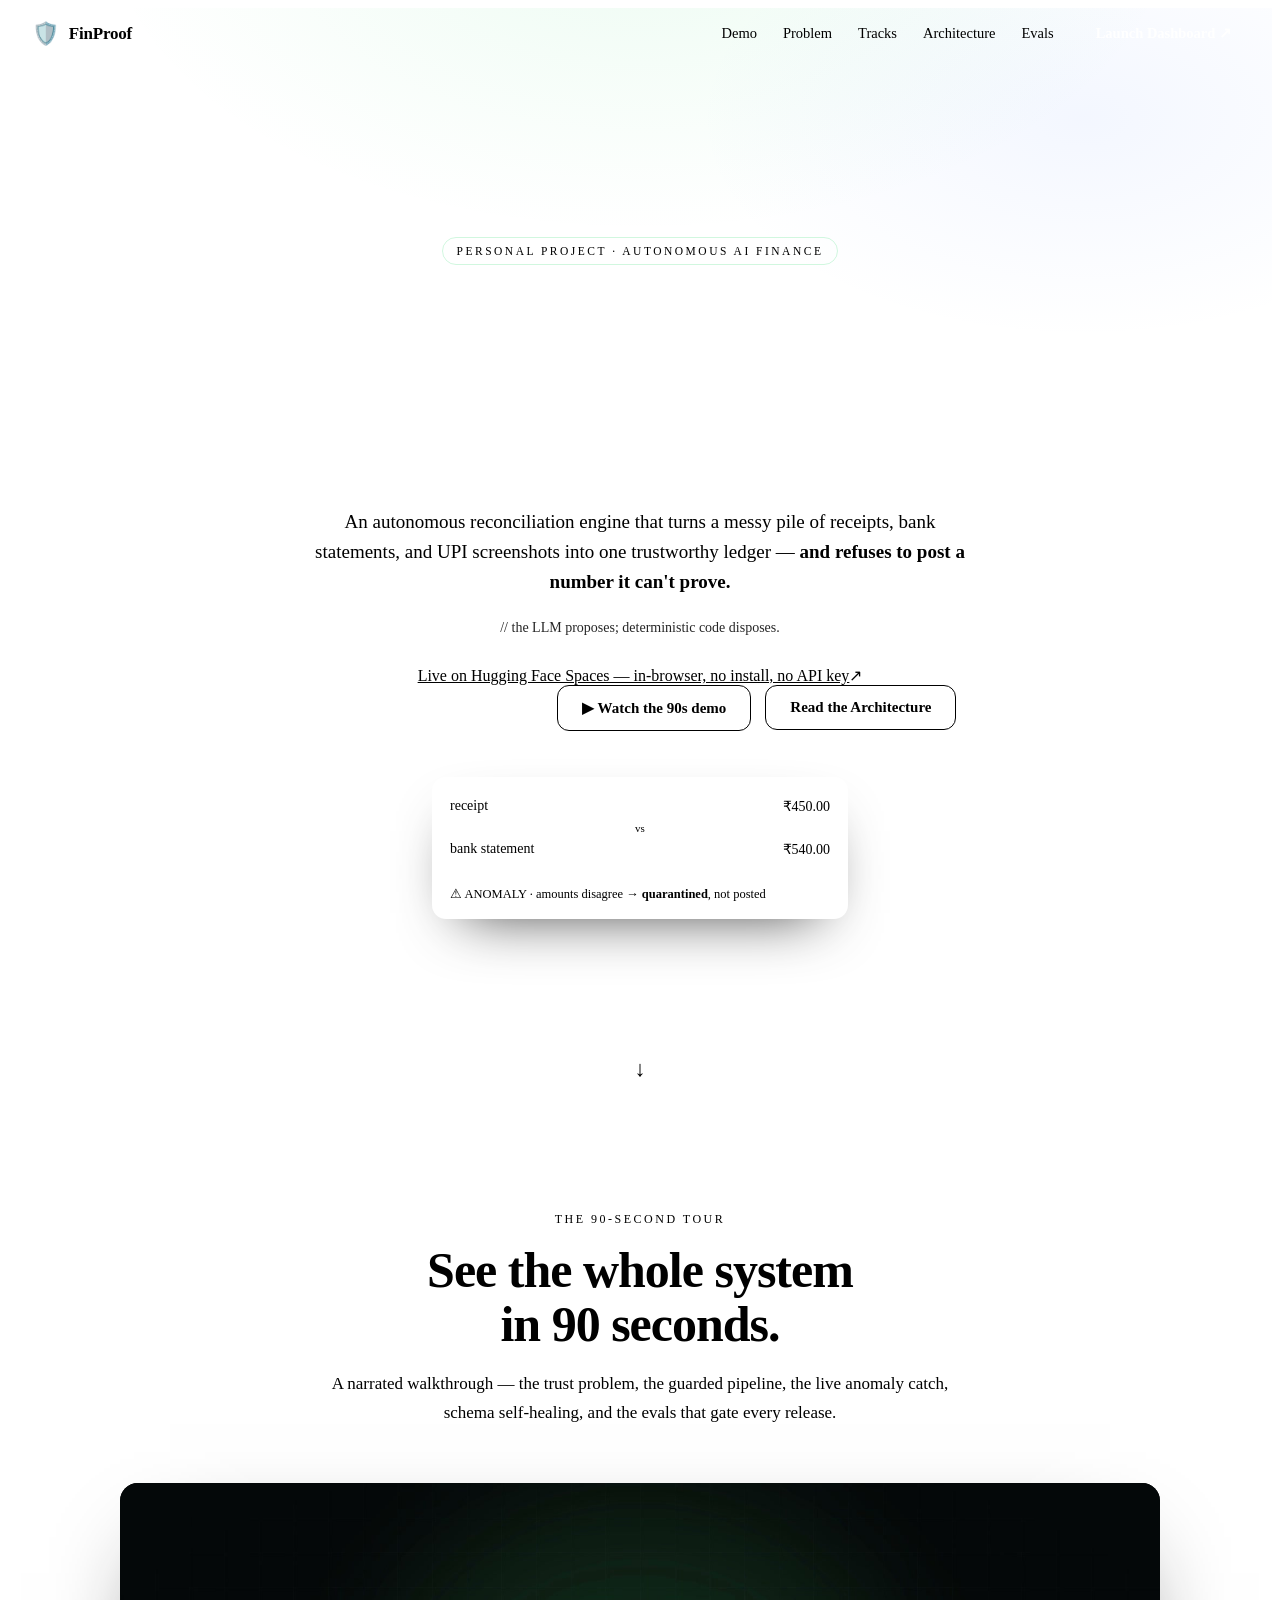
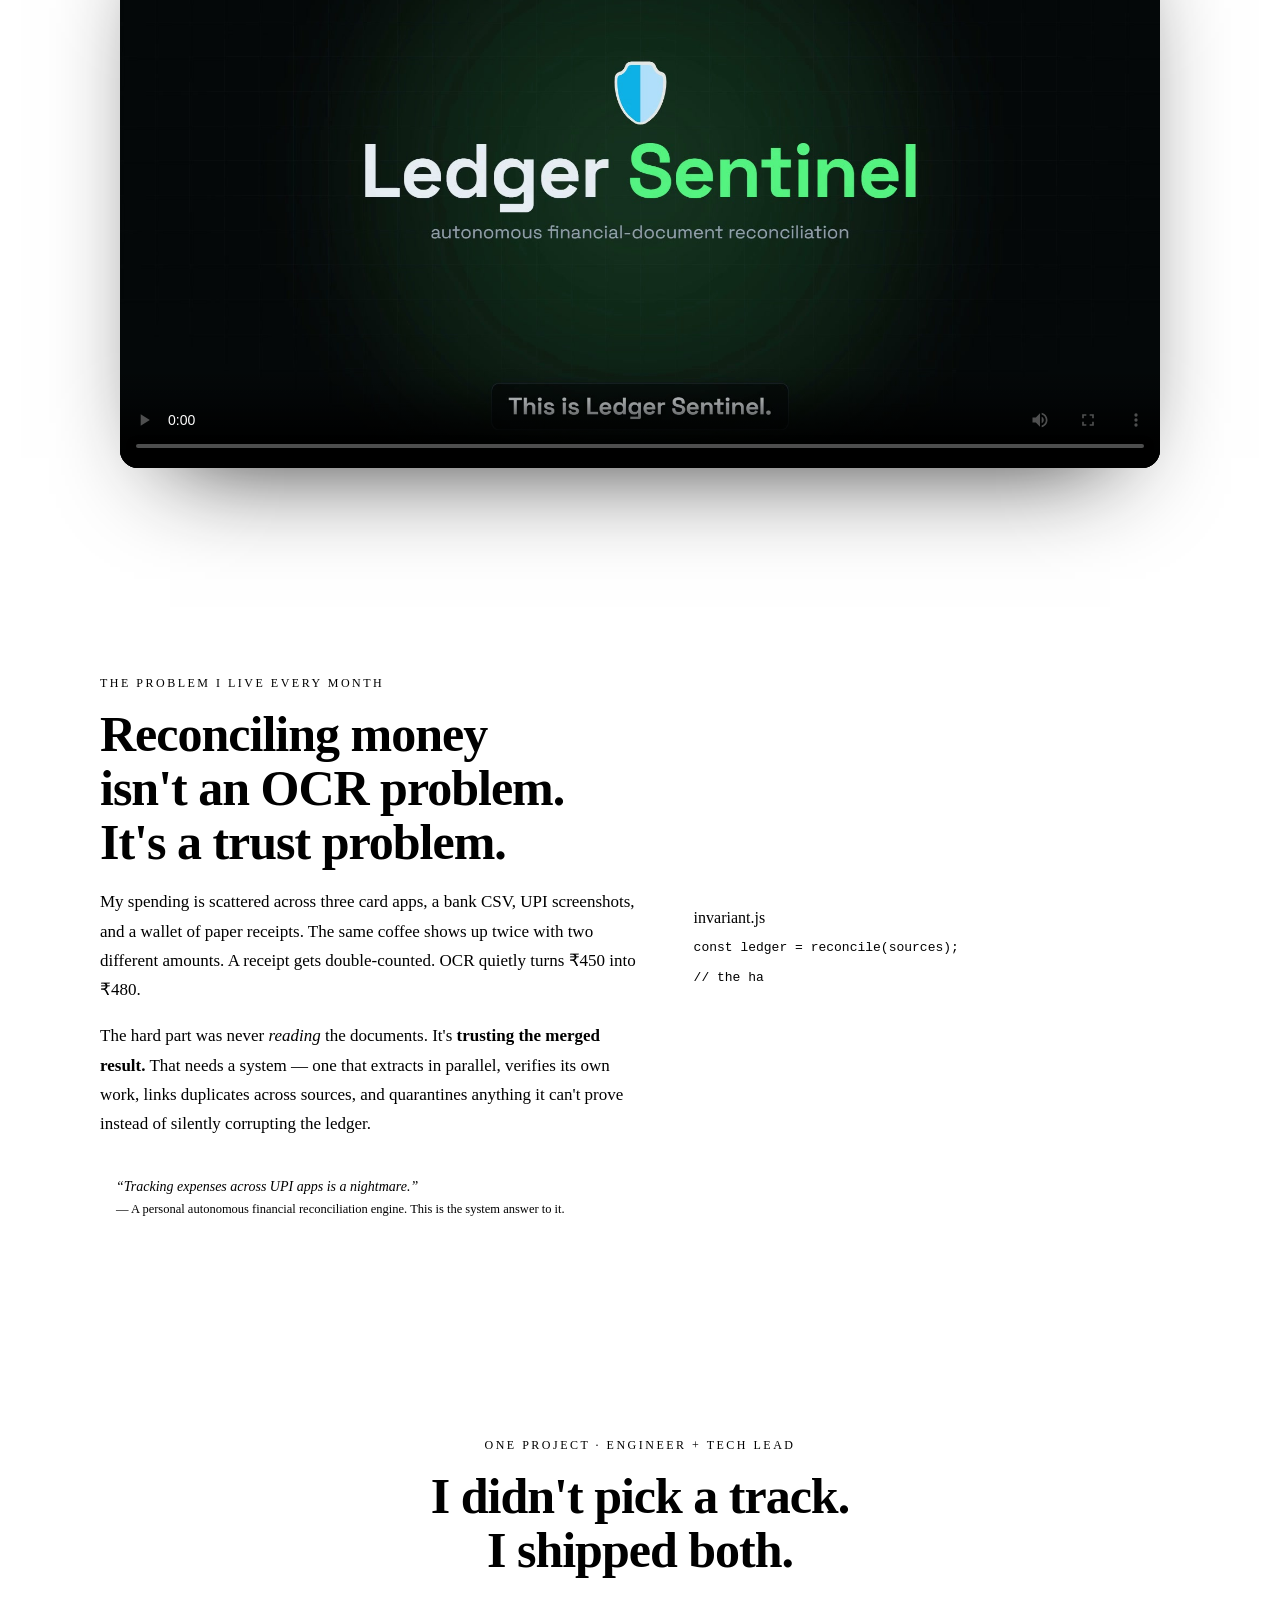
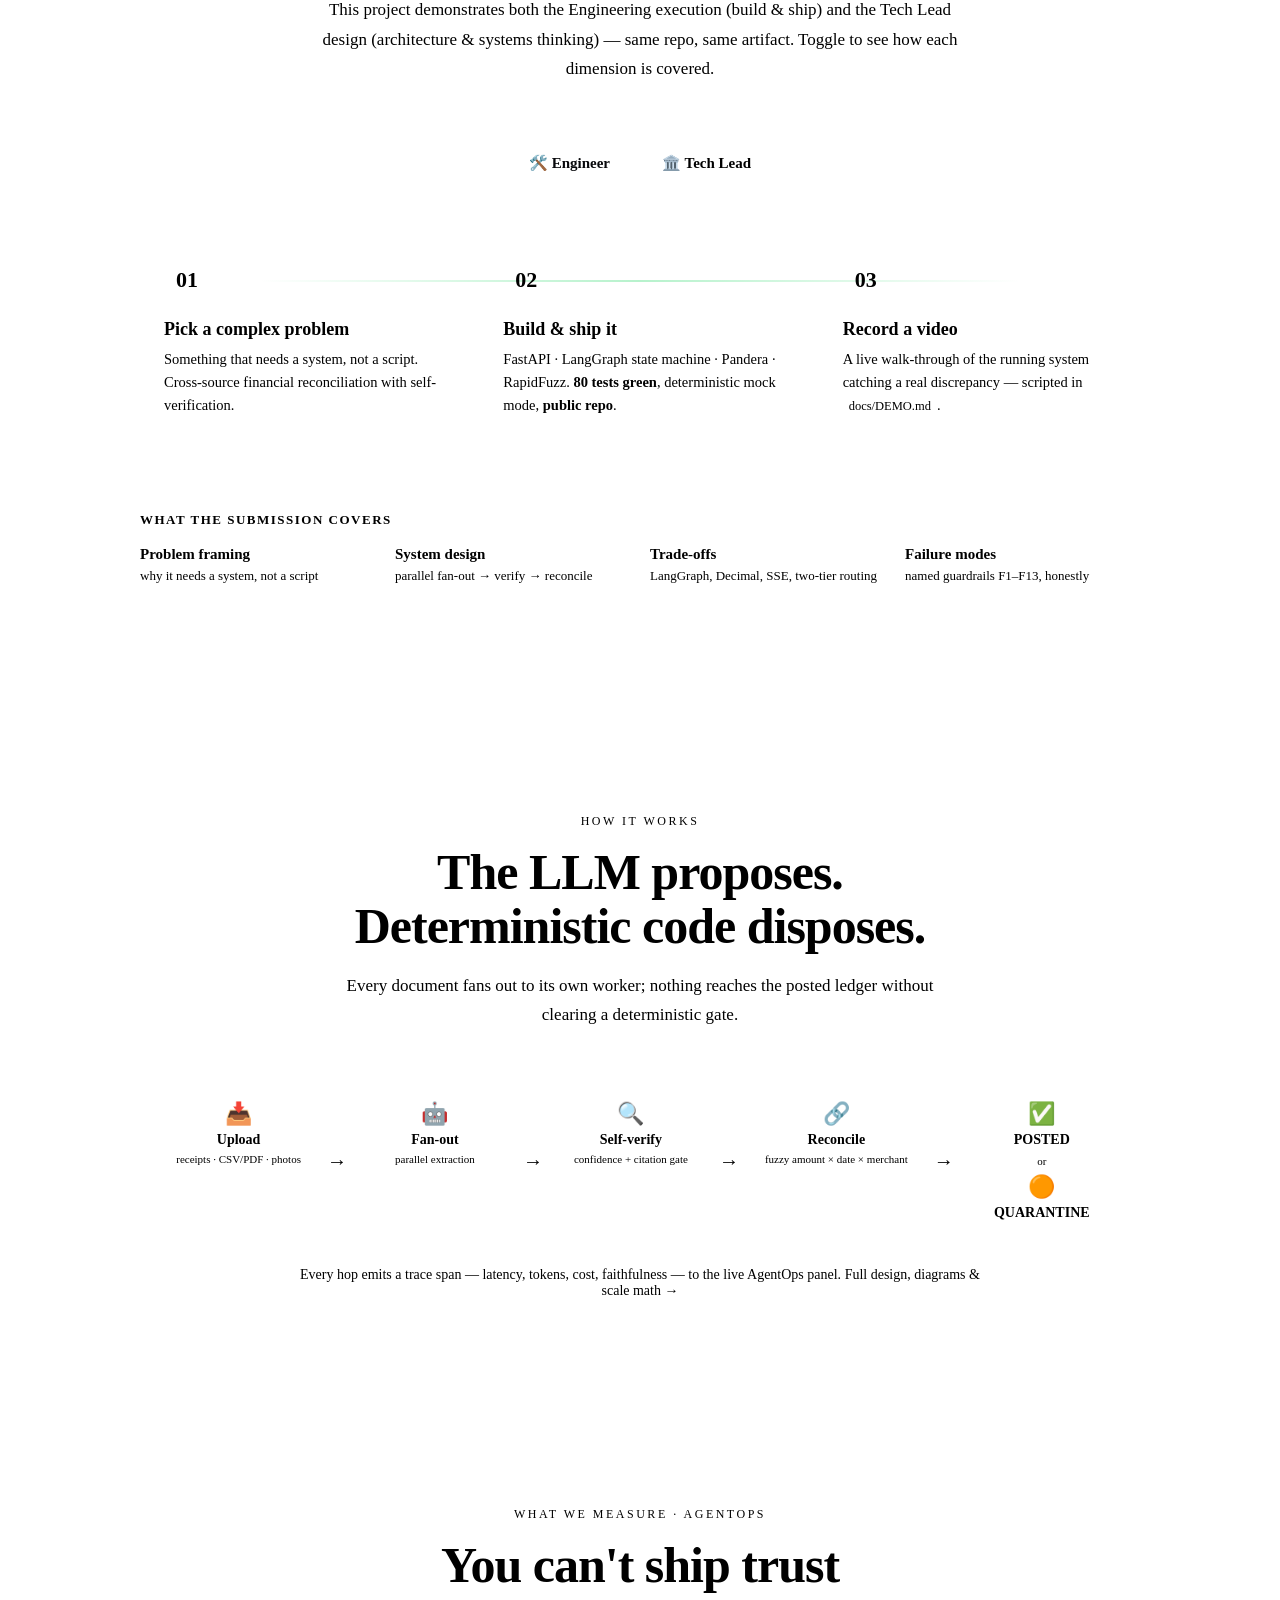
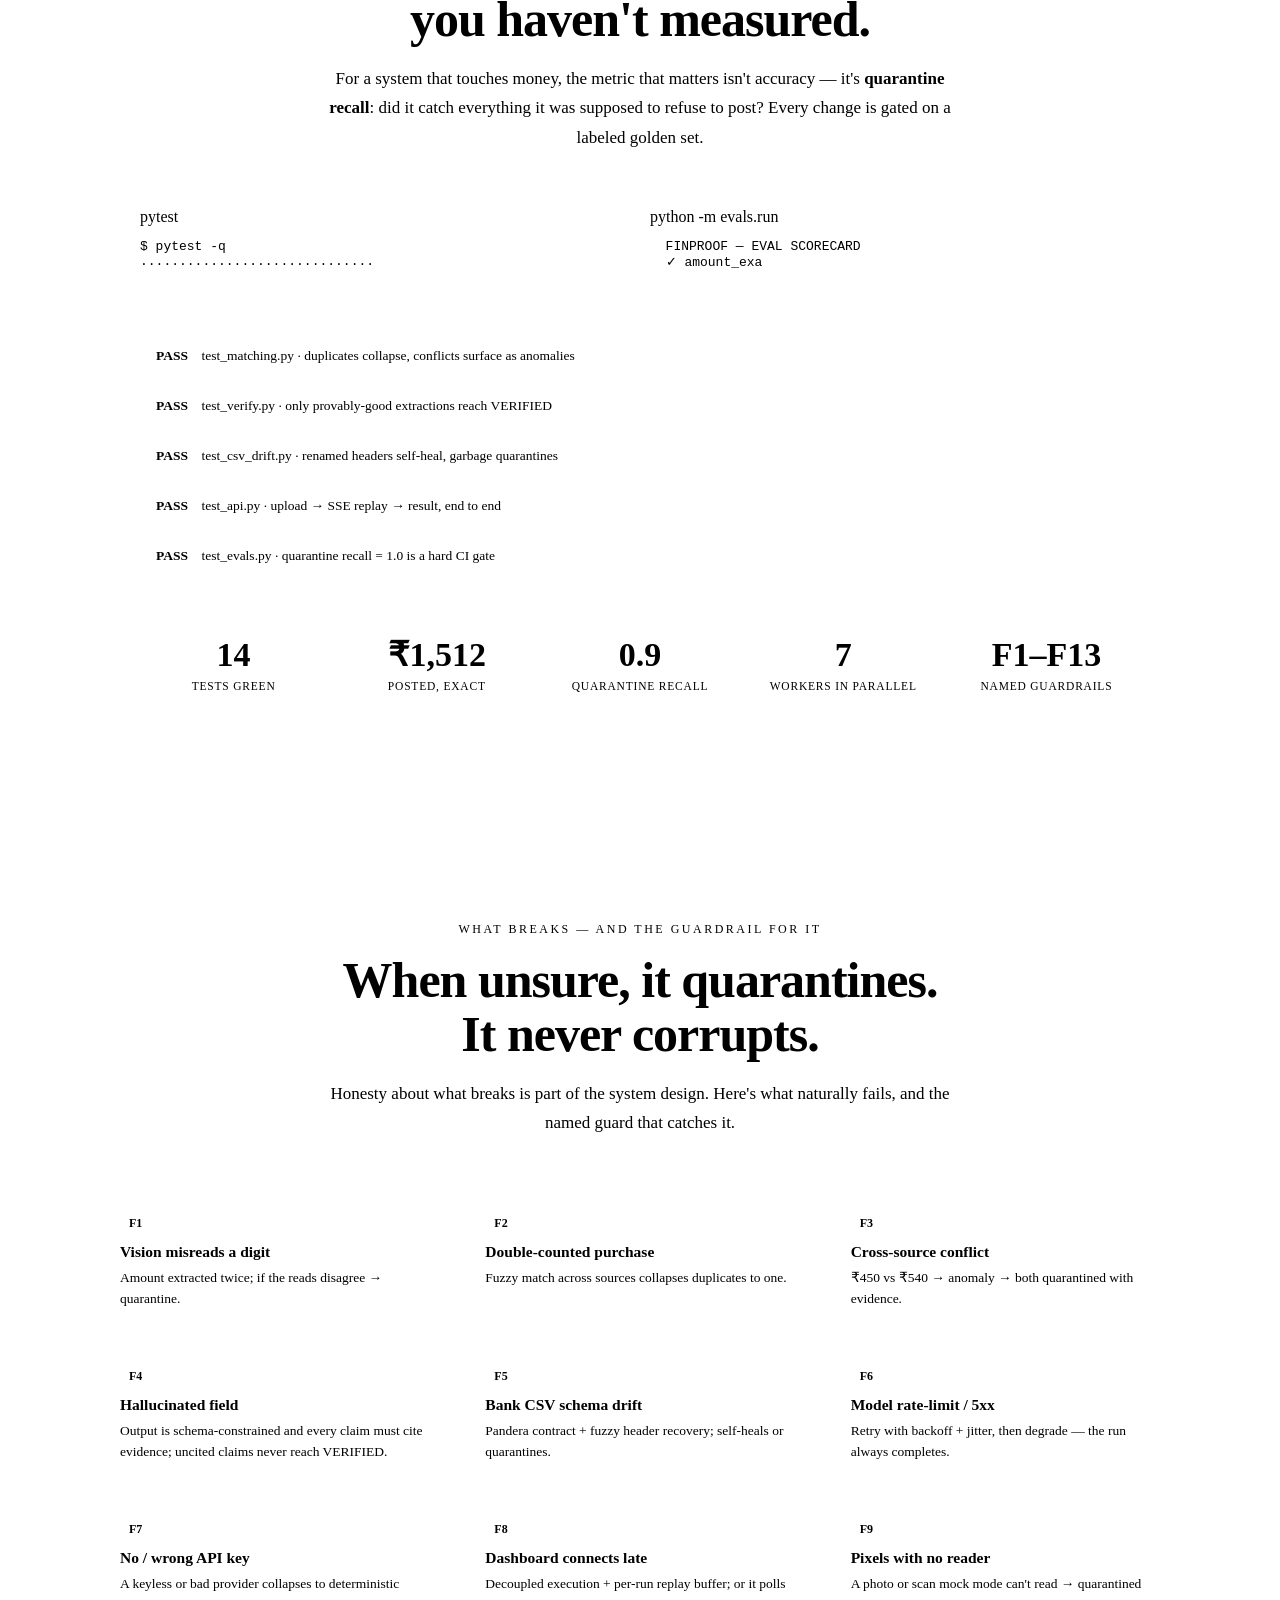
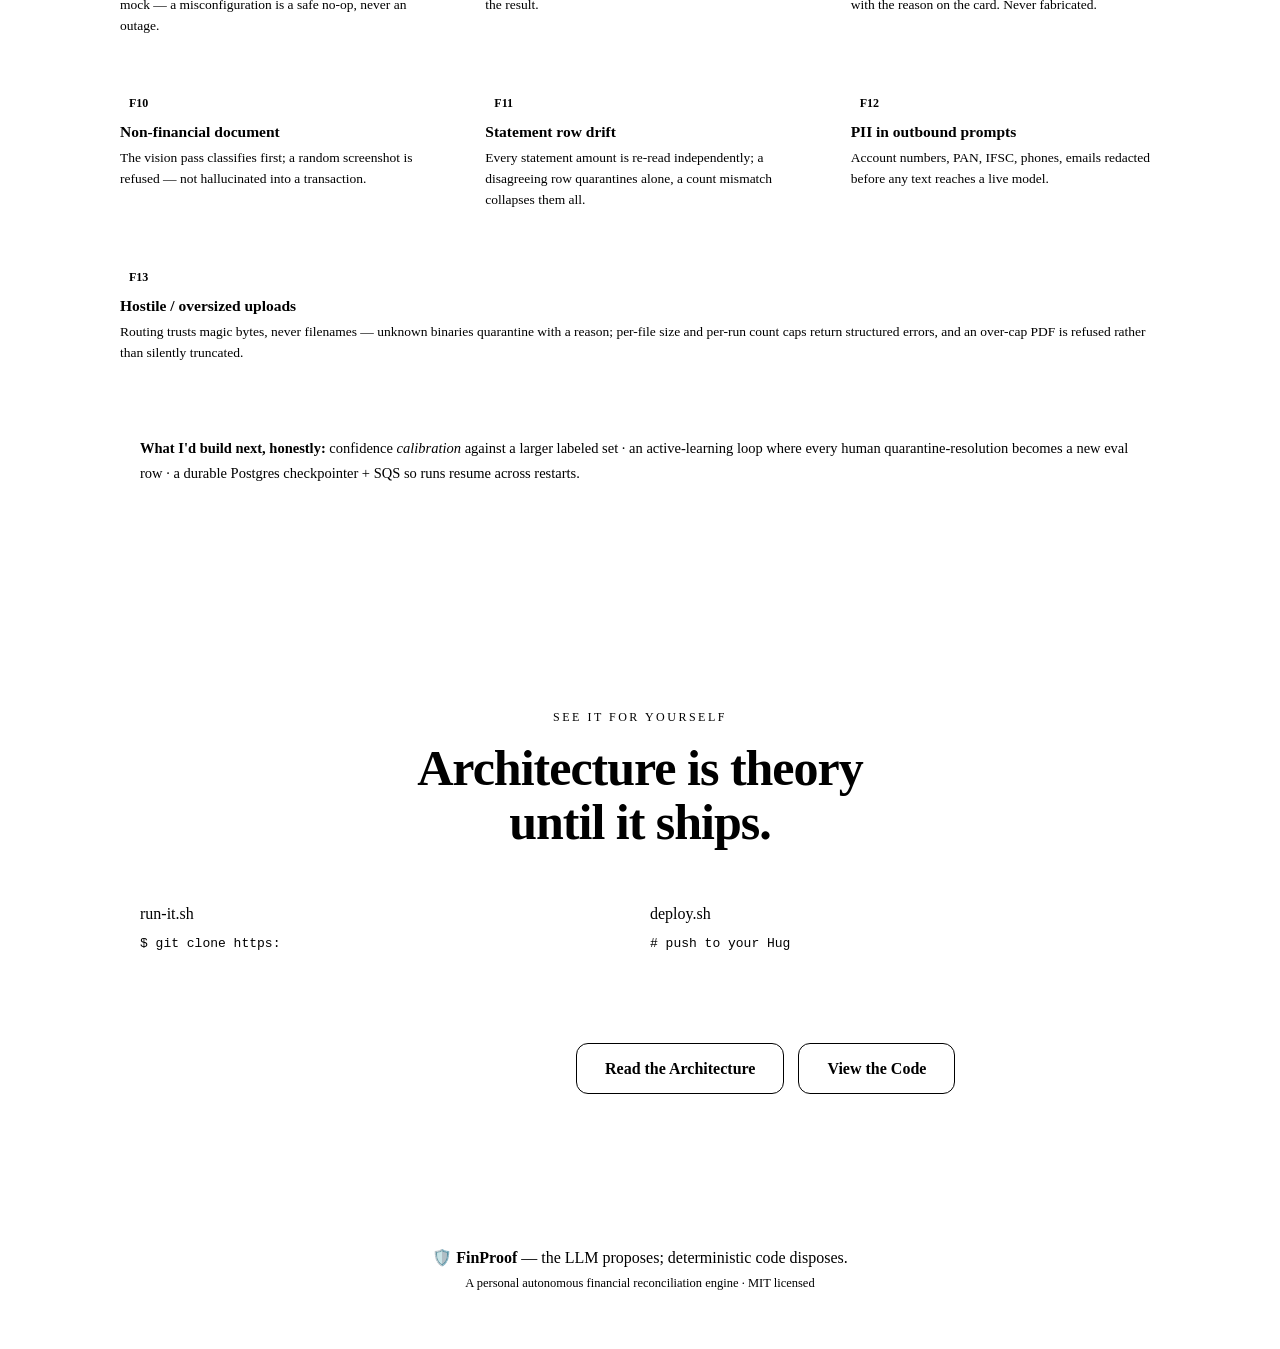
==== commit 633263f0: "Initial commit: FinProof — autonomous financial reconciliation engine" ====
--- a/frontend/index.html
+++ b/frontend/index.html
@@ -3,8 +3,8 @@
 <head>
   <meta charset="UTF-8" />
   <meta name="viewport" content="width=device-width, initial-scale=1.0" />
-  <title>Ledger Sentinel — autonomous reconciliation that refuses to post what it can't prove</title>
-  <meta name="description" content="An autonomous financial-document reconciliation engine. The LLM proposes; deterministic code disposes. Built for the Build at Damco challenge — Engineer + Tech Lead tracks." />
+  <title>FinProof — autonomous reconciliation that refuses to post what it can't prove</title>
+  <meta name="description" content="A personal autonomous financial reconciliation engine. The LLM proposes; deterministic code disposes. Extracts, verifies, and reconciles receipts, bank statements, and UPI screenshots into one trustworthy ledger." />
   <link rel="preconnect" href="https://fonts.googleapis.com" />
   <link rel="preconnect" href="https://fonts.gstatic.com" crossorigin />
   <link href="https://fonts.googleapis.com/css2?family=Space+Grotesk:wght@400;500;600;700&family=JetBrains+Mono:wght@400;500;700&display=swap" rel="stylesheet" />
@@ -15,7 +15,7 @@
   <!-- ── Nav ──────────────────────────────────────────────────────────── -->
   <nav class="nav" id="nav">
     <a class="nav-brand" href="#top">
-      <span class="logo">🛡️</span><span>Ledger Sentinel</span>
+      <span class="logo">🛡️</span><span>FinProof</span>
     </a>
     <div class="nav-links">
       <a href="#demo">Demo</a>
@@ -31,7 +31,7 @@
   <header class="hero" id="top">
     <canvas id="rain" class="rain" aria-hidden="true"></canvas>
     <div class="hero-inner">
-      <div class="eyebrow">BUILD AT DAMCO · ENGINEER + TECH LEAD TRACK</div>
+      <div class="eyebrow">PERSONAL PROJECT · AUTONOMOUS AI FINANCE</div>
       <h1 class="hero-title">
         <span class="w" style="--i:0">Extract.</span>
         <span class="w" style="--i:1">Verify.</span>
@@ -43,13 +43,13 @@
         <strong>and refuses to post a number it can't prove.</strong>
       </p>
       <p class="thesis">// the LLM proposes; deterministic code disposes.</p>
-      <a class="live-link" href="https://huggingface.co/spaces/mhussam-ai/ledger-sentinel" target="_blank" rel="noopener">
+      <a class="live-link" href="https://huggingface.co/spaces/mrkumarmahatha/fin-proof" target="_blank" rel="noopener">
         <span class="live-dot" aria-hidden="true"></span>Live on Hugging Face Spaces — in-browser, no install, no API key<span class="arr">↗</span>
       </a>
       <div class="hero-cta">
         <a class="btn btn-red" href="./app.html">Launch the Dashboard <span class="arr">↗</span></a>
         <a class="btn btn-ghost" href="#demo">▶ Watch the 90s demo</a>
-        <a class="btn btn-ghost" href="https://github.com/mhussam-ai/ledger-sentinel/blob/main/docs/ARCHITECTURE.md" target="_blank" rel="noopener">Read the Architecture</a>
+        <a class="btn btn-ghost" href="https://github.com/Vishal9199/fin-proof/blob/main/docs/ARCHITECTURE.md" target="_blank" rel="noopener">Read the Architecture</a>
       </div>
 
       <!-- signature micro-demo: the catch a human would miss -->
@@ -79,7 +79,7 @@
       </div>
       <div class="demo-frame reveal">
         <video class="demo-video" controls preload="metadata" poster="./demo-poster.jpg" playsinline>
-          <source src="./ledger-sentinel-demo.mp4" type="video/mp4" />
+          <source src="./fin-proof-demo.mp4" type="video/mp4" />
         </video>
       </div>
     </section>
@@ -105,7 +105,7 @@
           </p>
           <div class="wink reveal">
             <span class="wink-q">“Tracking expenses across UPI apps is a nightmare.”</span>
-            <span class="wink-a">— Build at Damco's own example problem. This is the system answer to it.</span>
+            <span class="wink-a">— A personal autonomous financial reconciliation engine. This is the system answer to it.</span>
           </div>
         </div>
 
@@ -133,12 +133,12 @@
     <!-- ── 2. Both Tracks ─────────────────────────────────────────────── -->
     <section class="sec sec-alt" id="tracks">
       <div class="sec-head reveal">
-        <div class="kicker">ONE SUBMISSION · BOTH TRACKS</div>
+        <div class="kicker">ONE PROJECT · ENGINEER + TECH LEAD</div>
         <h2 class="sec-title center">I didn't pick a track.<br />I shipped both.</h2>
         <p class="lead center">
-          Damco asks Engineers to <em>build &amp; ship</em> and Tech Leads to
-          <em>design the architecture</em>. This one project does both — same repo,
-          both rubrics. Toggle to see how it satisfies each.
+          This project demonstrates both the Engineering execution (build &amp; ship)
+          and the Tech Lead design (architecture &amp; systems thinking) — same repo,
+          same artifact. Toggle to see how each dimension is covered.
         </p>
       </div>
 
@@ -200,7 +200,7 @@
           <span class="pi amber">🟠</span><b class="ambert">QUARANTINE</b>
         </div>
       </div>
-      <p class="pipeline-note reveal">Every hop emits a trace span — latency, tokens, cost, faithfulness — to the live AgentOps panel. <a href="https://github.com/mhussam-ai/ledger-sentinel/blob/main/docs/ARCHITECTURE.md" target="_blank" rel="noopener">Full design, diagrams &amp; scale math →</a></p>
+      <p class="pipeline-note reveal">Every hop emits a trace span — latency, tokens, cost, faithfulness — to the live AgentOps panel. <a href="https://github.com/Vishal9199/fin-proof/blob/main/docs/ARCHITECTURE.md" target="_blank" rel="noopener">Full design, diagrams &amp; scale math →</a></p>
     </section>
 
     <!-- ── 4. Evals — the killer section ──────────────────────────────── -->
@@ -237,7 +237,7 @@
           </div>
           <script type="application/json" class="code-data" data-name="evals">
 [
-  {"t":"  LEDGER SENTINEL — EVAL SCORECARD\n","c":"dim"},
+  {"t":"  FINPROOF — EVAL SCORECARD\n","c":"dim"},
   {"t":"  ✓ ","c":"green"},{"t":"amount_exact_rate            ","c":"dim"},{"t":"1.000\n","c":"num"},
   {"t":"  ✓ ","c":"green"},{"t":"quarantine_recall            ","c":"dim"},{"t":"1.000\n","c":"num"},
   {"t":"  ✓ ","c":"green"},{"t":"quarantine_precision         ","c":"dim"},{"t":"1.000\n","c":"num"},
@@ -272,17 +272,23 @@
       <div class="sec-head reveal">
         <div class="kicker">WHAT BREAKS — AND THE GUARDRAIL FOR IT</div>
         <h2 class="sec-title center">When unsure, it quarantines.<br />It never corrupts.</h2>
-        <p class="lead center">Damco asks for honesty about what's broken. Here's what naturally fails, and the named guard that catches it.</p>
+        <p class="lead center">Honesty about what breaks is part of the system design. Here's what naturally fails, and the named guard that catches it.</p>
       </div>
       <div class="fmgrid">
         <div class="fm reveal"><span class="fmid">F1</span><b>Vision misreads a digit</b><p>Amount extracted twice; if the reads disagree → quarantine.</p></div>
         <div class="fm reveal" style="--i:1"><span class="fmid">F2</span><b>Double-counted purchase</b><p>Fuzzy match across sources collapses duplicates to one.</p></div>
+        <!-- F3..F13 follow in numeric order; F13 spans the row as the closer. -->
         <div class="fm reveal" style="--i:2"><span class="fmid">F3</span><b>Cross-source conflict</b><p>₹450 vs ₹540 → anomaly → both quarantined with evidence.</p></div>
-        <div class="fm reveal" style="--i:3"><span class="fmid">F5</span><b>Bank CSV schema drift</b><p>Pandera contract + fuzzy header recovery; self-heals or quarantines.</p></div>
-        <div class="fm reveal" style="--i:4"><span class="fmid">F6</span><b>Model rate-limit / 5xx</b><p>Retry with backoff + jitter, then degrade — the run always completes.</p></div>
-        <div class="fm reveal" style="--i:5"><span class="fmid">F8</span><b>Dashboard connects late</b><p>Decoupled execution + per-run replay buffer; or it polls the result.</p></div>
-        <div class="fm reveal" style="--i:6"><span class="fmid">F9</span><b>Pixels with no reader</b><p>A photo or scan mock mode can't read → quarantined with the reason on the card. Never fabricated.</p></div>
-        <div class="fm reveal" style="--i:7"><span class="fmid">F10</span><b>Non-financial document</b><p>The vision pass classifies first; a random screenshot is refused — not hallucinated into a transaction.</p></div>
+        <div class="fm reveal" style="--i:3"><span class="fmid">F4</span><b>Hallucinated field</b><p>Output is schema-constrained and every claim must cite evidence; uncited claims never reach VERIFIED.</p></div>
+        <div class="fm reveal" style="--i:4"><span class="fmid">F5</span><b>Bank CSV schema drift</b><p>Pandera contract + fuzzy header recovery; self-heals or quarantines.</p></div>
+        <div class="fm reveal" style="--i:5"><span class="fmid">F6</span><b>Model rate-limit / 5xx</b><p>Retry with backoff + jitter, then degrade — the run always completes.</p></div>
+        <div class="fm reveal" style="--i:6"><span class="fmid">F7</span><b>No / wrong API key</b><p>A keyless or bad provider collapses to deterministic mock — a misconfiguration is a safe no-op, never an outage.</p></div>
+        <div class="fm reveal" style="--i:7"><span class="fmid">F8</span><b>Dashboard connects late</b><p>Decoupled execution + per-run replay buffer; or it polls the result.</p></div>
+        <div class="fm reveal" style="--i:8"><span class="fmid">F9</span><b>Pixels with no reader</b><p>A photo or scan mock mode can't read → quarantined with the reason on the card. Never fabricated.</p></div>
+        <div class="fm reveal" style="--i:9"><span class="fmid">F10</span><b>Non-financial document</b><p>The vision pass classifies first; a random screenshot is refused — not hallucinated into a transaction.</p></div>
+        <div class="fm reveal" style="--i:10"><span class="fmid">F11</span><b>Statement row drift</b><p>Every statement amount is re-read independently; a disagreeing row quarantines alone, a count mismatch collapses them all.</p></div>
+        <div class="fm reveal" style="--i:11"><span class="fmid">F12</span><b>PII in outbound prompts</b><p>Account numbers, PAN, IFSC, phones, emails redacted before any text reaches a live model.</p></div>
+        <div class="fm reveal" style="--i:12; grid-column: 1 / -1"><span class="fmid">F13</span><b>Hostile / oversized uploads</b><p>Routing trusts magic bytes, never filenames — unknown binaries quarantine with a reason; per-file size and per-run count caps return structured errors, and an over-cap PDF is refused rather than silently truncated.</p></div>
       </div>
       <div class="roadmap reveal">
         <b>What I'd build next, honestly:</b> confidence <em>calibration</em> against a larger labeled set ·
@@ -306,8 +312,8 @@
           </div>
           <script type="application/json" class="code-data" data-name="runit">
 [
-  {"t":"$ ","c":"green"},{"t":"git clone https://github.com/mhussam-ai/ledger-sentinel\n","c":"dim"},
-  {"t":"$ ","c":"green"},{"t":"cd ","c":"kw"},{"t":"ledger-sentinel && ","c":"dim"},
+  {"t":"$ ","c":"green"},{"t":"git clone https://github.com/Vishal9199/fin-proof\n","c":"dim"},
+  {"t":"$ ","c":"green"},{"t":"cd ","c":"kw"},{"t":"fin-proof && ","c":"dim"},
   {"t":"$ ","c":"green"},{"t":"docker compose up","c":"dim"},{"t":"           # full stack, one command\n","c":"com"},
   {"t":"\n# no API key? mock mode is deterministic:\n","c":"com"},
   {"t":"$ ","c":"green"},{"t":"cd ","c":"kw"},{"t":"backend && ","c":"dim"},{"t":"pytest -q","c":"dim"},{"t":"     # ","c":"com"},{"t":"80 passed\n","c":"green"}
@@ -317,17 +323,16 @@
 
         <div class="reveal" style="--i:1">
           <div class="codewin">
-            <div class="codewin-bar"><span class="dot r"></span><span class="dot y"></span><span class="dot g"></span><span class="name">submit.sh</span></div>
+            <div class="codewin-bar"><span class="dot r"></span><span class="dot y"></span><span class="dot g"></span><span class="name">deploy.sh</span></div>
             <pre class="type-target" data-typed="submit" data-speed="3"></pre>
           </div>
           <script type="application/json" class="code-data" data-name="submit">
 [
-  {"t":"$ ","c":"green"},{"t":"mail -s ","c":"dim"},{"t":"\"Builder Challenge — Mohammad Hussam — Track A+B\"","c":"str"},{"t":" \\\n","c":"dim"},
-  {"t":"       hiring@damcogroup.com\n","c":"fn"},
-  {"t":"  --attach ","c":"kw"},{"t":"video.link","c":"dim"},{"t":"    # YouTube (unlisted), 5–10 min\n","c":"com"},
-  {"t":"  --attach ","c":"kw"},{"t":"github.repo","c":"dim"},{"t":"   # public source + docs/ARCHITECTURE.md\n","c":"com"},
-  {"t":"  --attach ","c":"kw"},{"t":"demo.live","c":"dim"},{"t":"     # ▶ live on Hugging Face — boots to mock mode\n","c":"com"},
-  {"t":"  --attach ","c":"kw"},{"t":"bio","c":"dim"},{"t":"           # 2–3 lines about what I build\n","c":"com"}
+  {"t":"# push to your Hugging Face Space\n","c":"com"},
+  {"t":"$ ","c":"green"},{"t":"git remote add hf ","c":"dim"},{"t":"https://huggingface.co/spaces/mrkumarmahatha/fin-proof\n","c":"str"},
+  {"t":"$ ","c":"green"},{"t":"git push hf main","c":"dim"},{"t":"     # live in ~3 min\n","c":"com"},
+  {"t":"\n# or run locally:\n","c":"com"},
+  {"t":"$ ","c":"green"},{"t":"docker compose up","c":"dim"},{"t":"   # → http://localhost:8000\n","c":"com"}
 ]
           </script>
         </div>
@@ -335,15 +340,15 @@
 
       <div class="final-cta reveal">
         <a class="btn btn-red btn-lg" href="./app.html">Launch the Dashboard <span class="arr">↗</span></a>
-        <a class="btn btn-ghost btn-lg" href="https://github.com/mhussam-ai/ledger-sentinel/blob/main/docs/ARCHITECTURE.md" target="_blank" rel="noopener">Read the Architecture</a>
-        <a class="btn btn-ghost btn-lg" href="https://github.com/mhussam-ai/ledger-sentinel" id="repo-link" target="_blank" rel="noopener">View the Code</a>
+        <a class="btn btn-ghost btn-lg" href="https://github.com/Vishal9199/fin-proof/blob/main/docs/ARCHITECTURE.md" target="_blank" rel="noopener">Read the Architecture</a>
+        <a class="btn btn-ghost btn-lg" href="https://github.com/Vishal9199/fin-proof" id="repo-link" target="_blank" rel="noopener">View the Code</a>
       </div>
     </section>
   </main>
 
   <footer class="foot">
-    <div>🛡️ <b>Ledger Sentinel</b> — the LLM proposes; deterministic code disposes.</div>
-    <div class="foot-sub">Built for the Build at Damco challenge · Engineer + Tech Lead · MIT licensed</div>
+    <div>🛡️ <b>FinProof</b> — the LLM proposes; deterministic code disposes.</div>
+    <div class="foot-sub">A personal autonomous financial reconciliation engine · MIT licensed</div>
   </footer>
 
   <script src="./landing.js"></script>
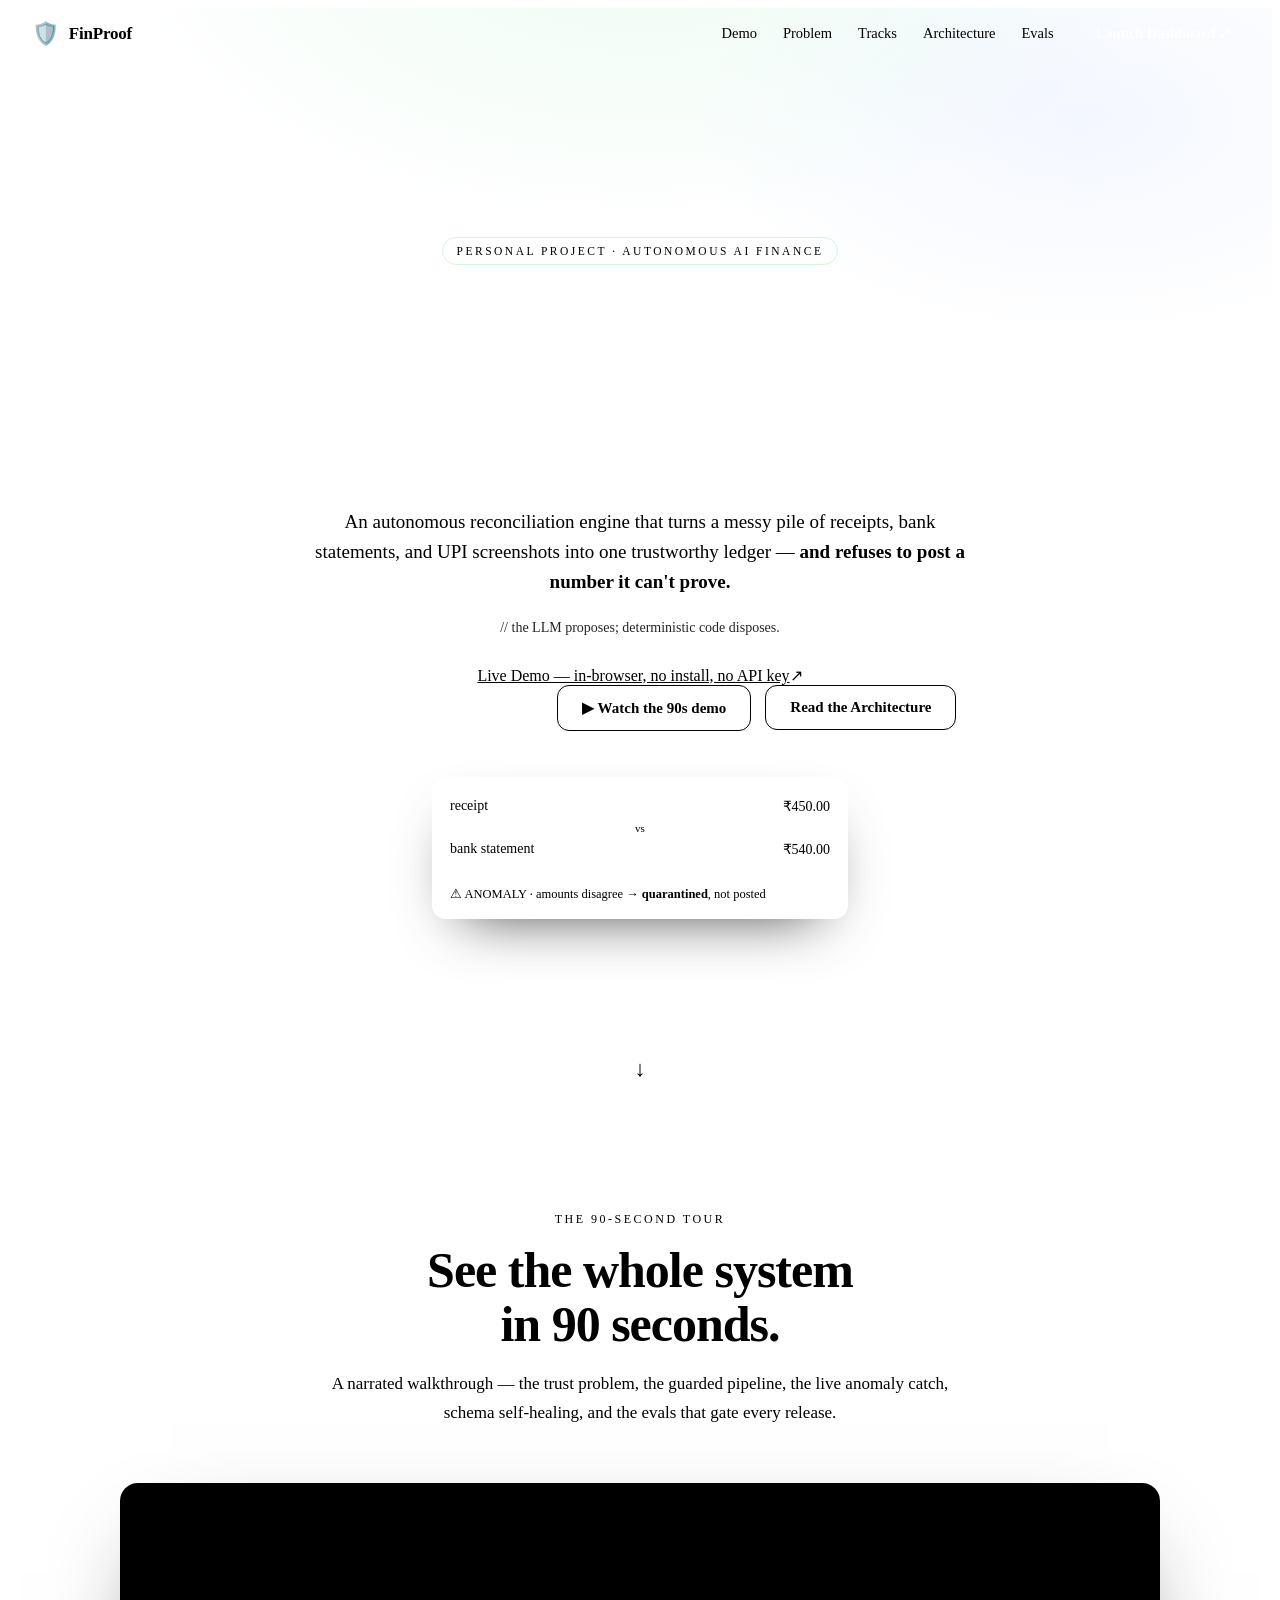
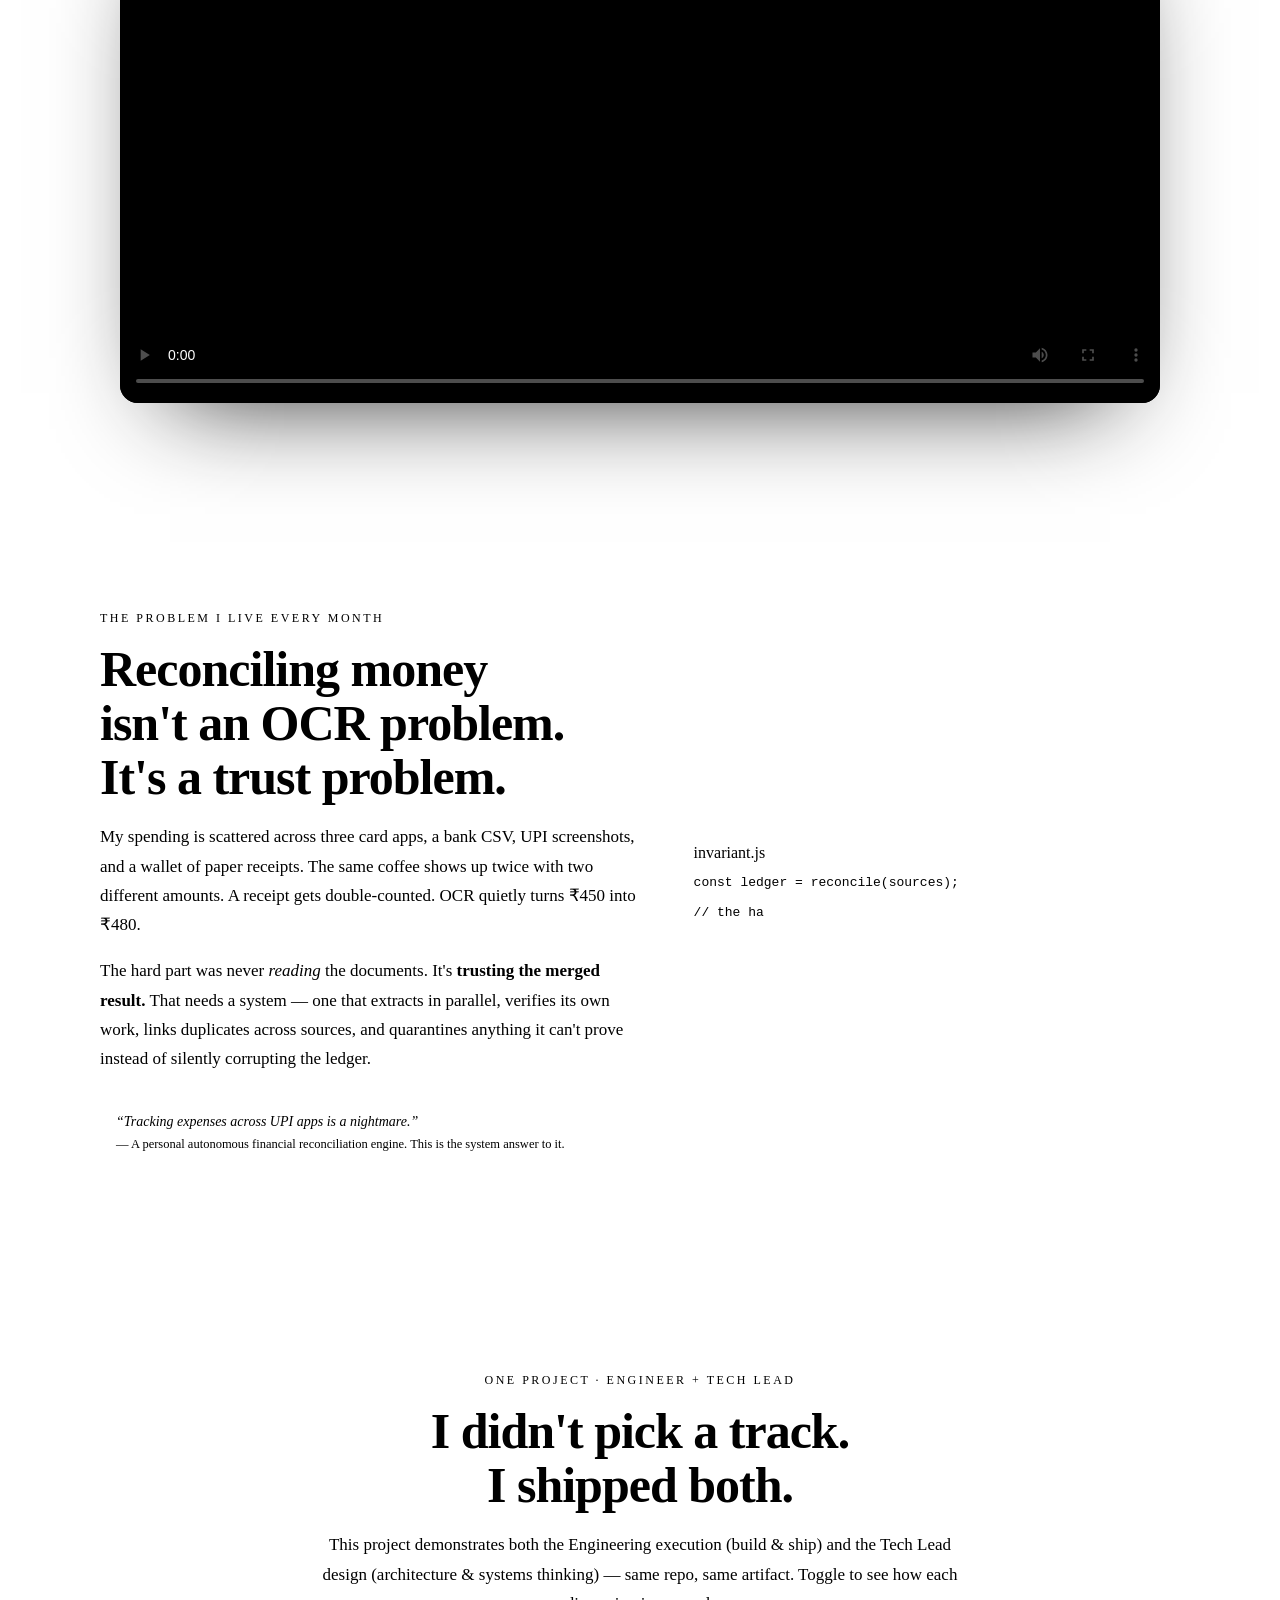
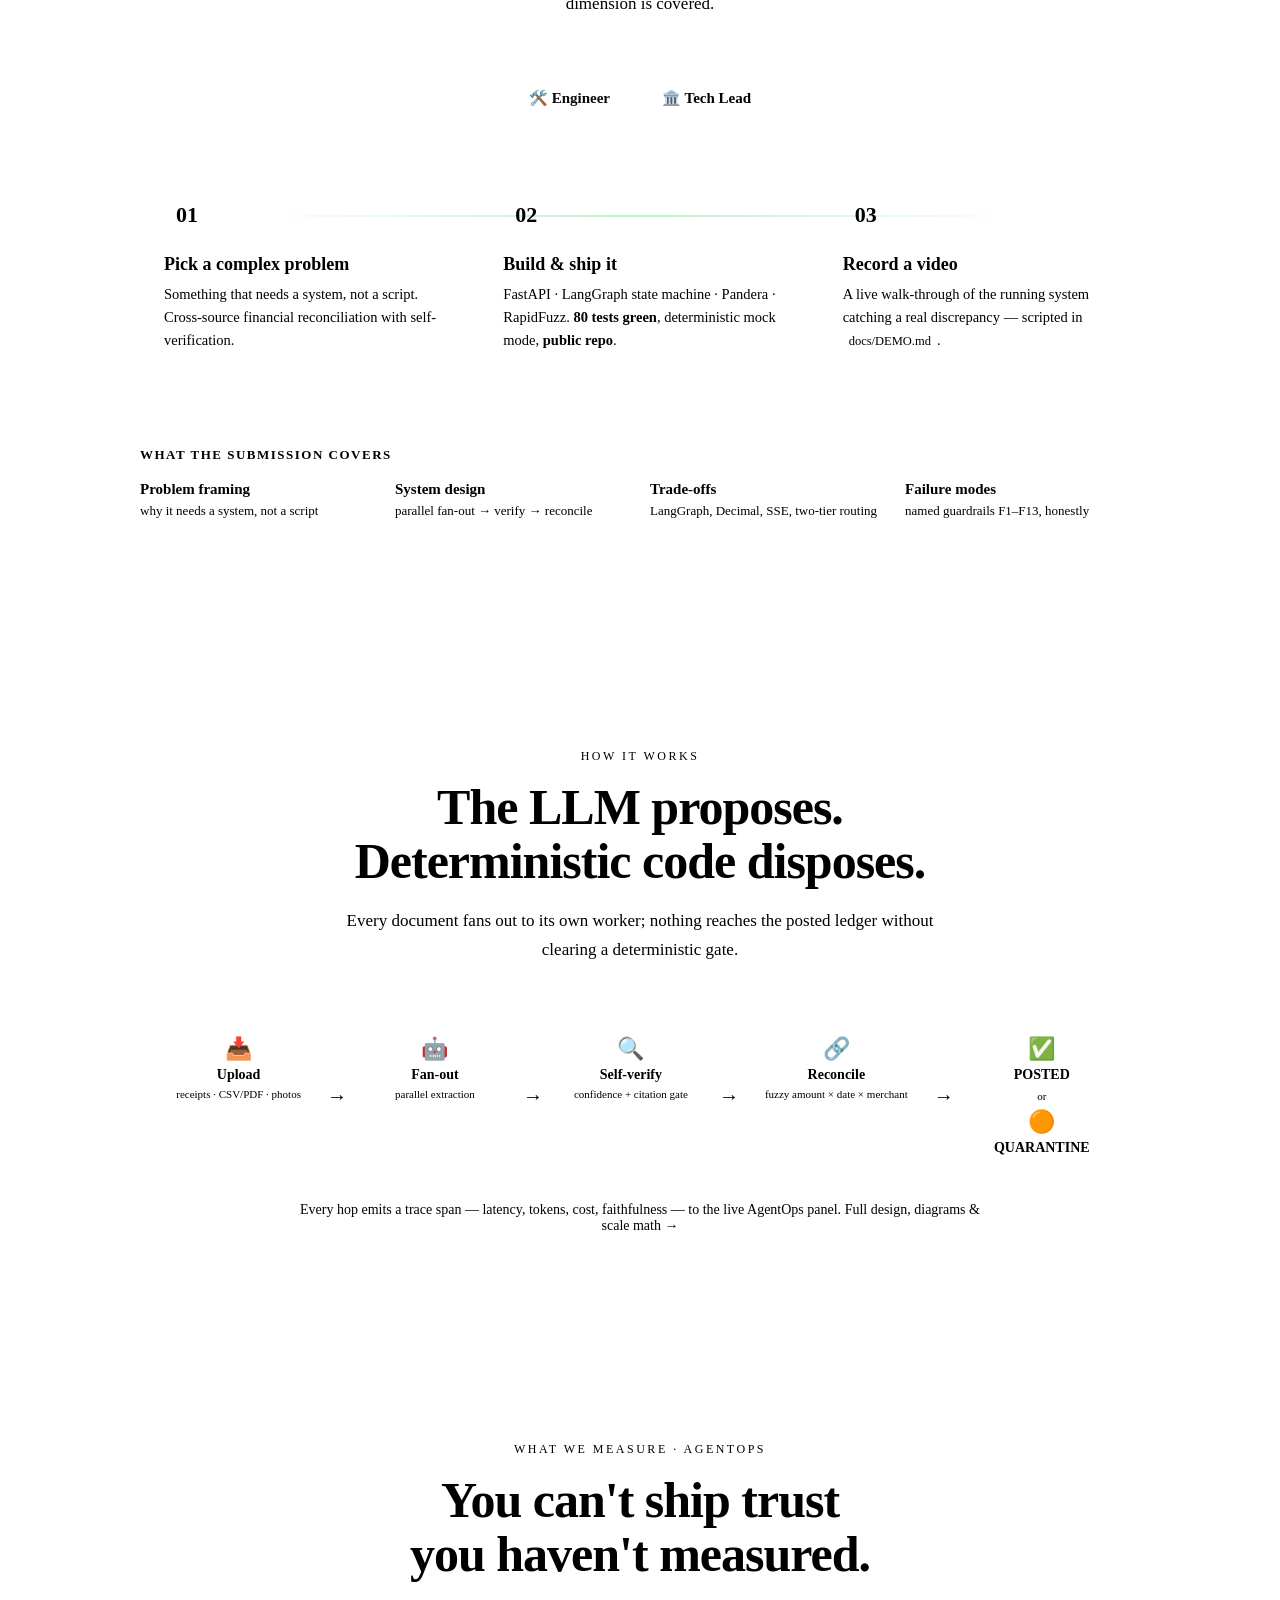
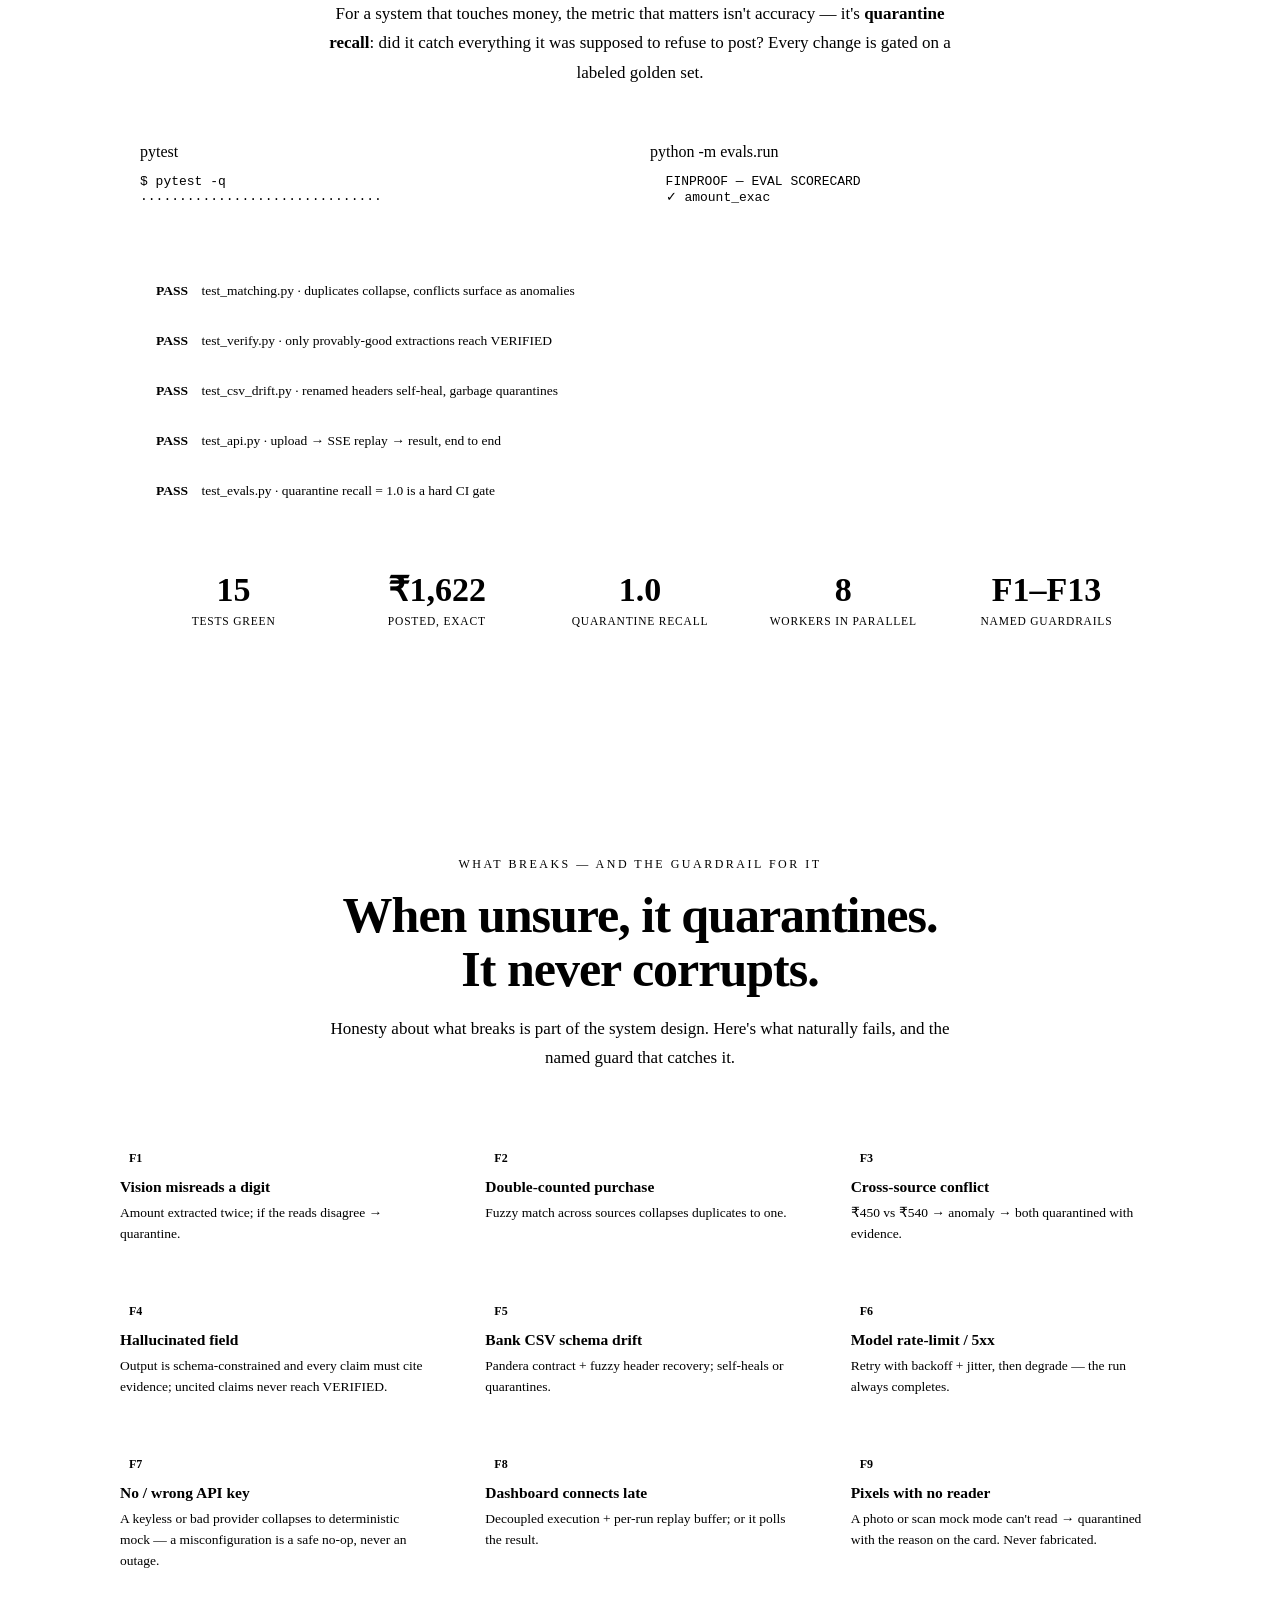
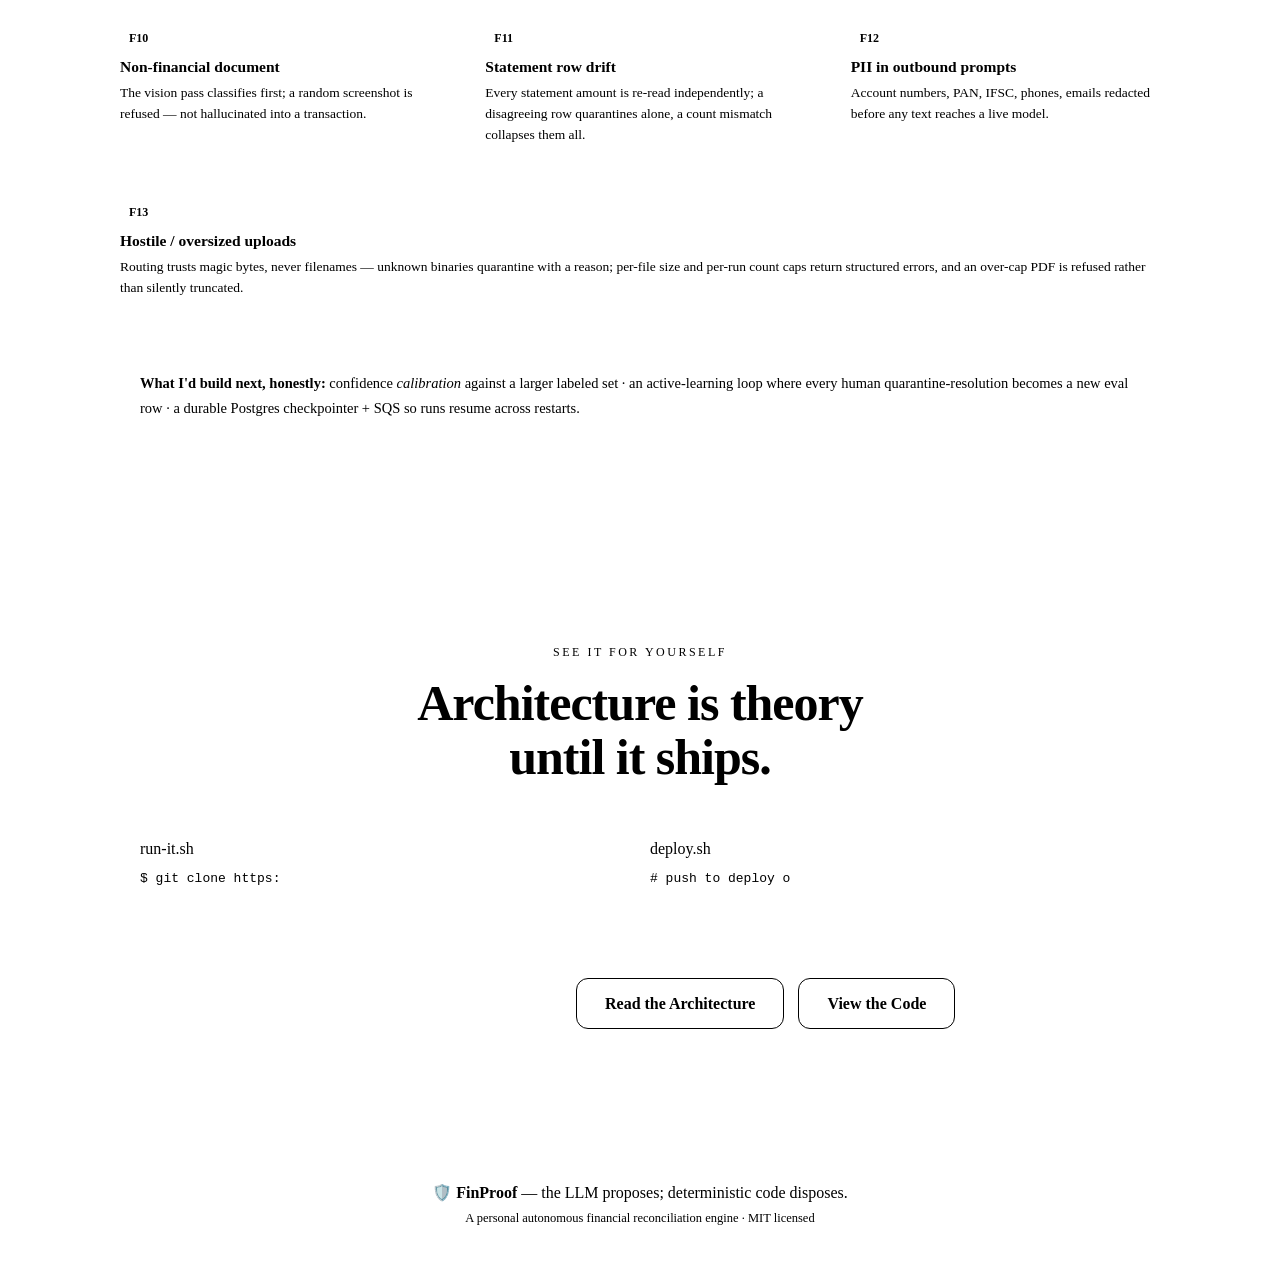
==== commit e26d0761: "docs: remove obsolete hugging face spaces references from landing page" ====
--- a/frontend/index.html
+++ b/frontend/index.html
@@ -43,8 +43,8 @@
         <strong>and refuses to post a number it can't prove.</strong>
       </p>
       <p class="thesis">// the LLM proposes; deterministic code disposes.</p>
-      <a class="live-link" href="https://huggingface.co/spaces/mrkumarmahatha/fin-proof" target="_blank" rel="noopener">
-        <span class="live-dot" aria-hidden="true"></span>Live on Hugging Face Spaces — in-browser, no install, no API key<span class="arr">↗</span>
+      <a class="live-link" href="https://fin-proof.onrender.com" target="_blank" rel="noopener">
+        <span class="live-dot" aria-hidden="true"></span>Live Demo — in-browser, no install, no API key<span class="arr">↗</span>
       </a>
       <div class="hero-cta">
         <a class="btn btn-red" href="./app.html">Launch the Dashboard <span class="arr">↗</span></a>
@@ -328,9 +328,8 @@
           </div>
           <script type="application/json" class="code-data" data-name="submit">
 [
-  {"t":"# push to your Hugging Face Space\n","c":"com"},
-  {"t":"$ ","c":"green"},{"t":"git remote add hf ","c":"dim"},{"t":"https://huggingface.co/spaces/mrkumarmahatha/fin-proof\n","c":"str"},
-  {"t":"$ ","c":"green"},{"t":"git push hf main","c":"dim"},{"t":"     # live in ~3 min\n","c":"com"},
+  {"t":"# push to deploy on Render\n","c":"com"},
+  {"t":"$ ","c":"green"},{"t":"git push origin main","c":"dim"},{"t":"     # live in ~3 min\n","c":"com"},
   {"t":"\n# or run locally:\n","c":"com"},
   {"t":"$ ","c":"green"},{"t":"docker compose up","c":"dim"},{"t":"   # → http://localhost:8000\n","c":"com"}
 ]
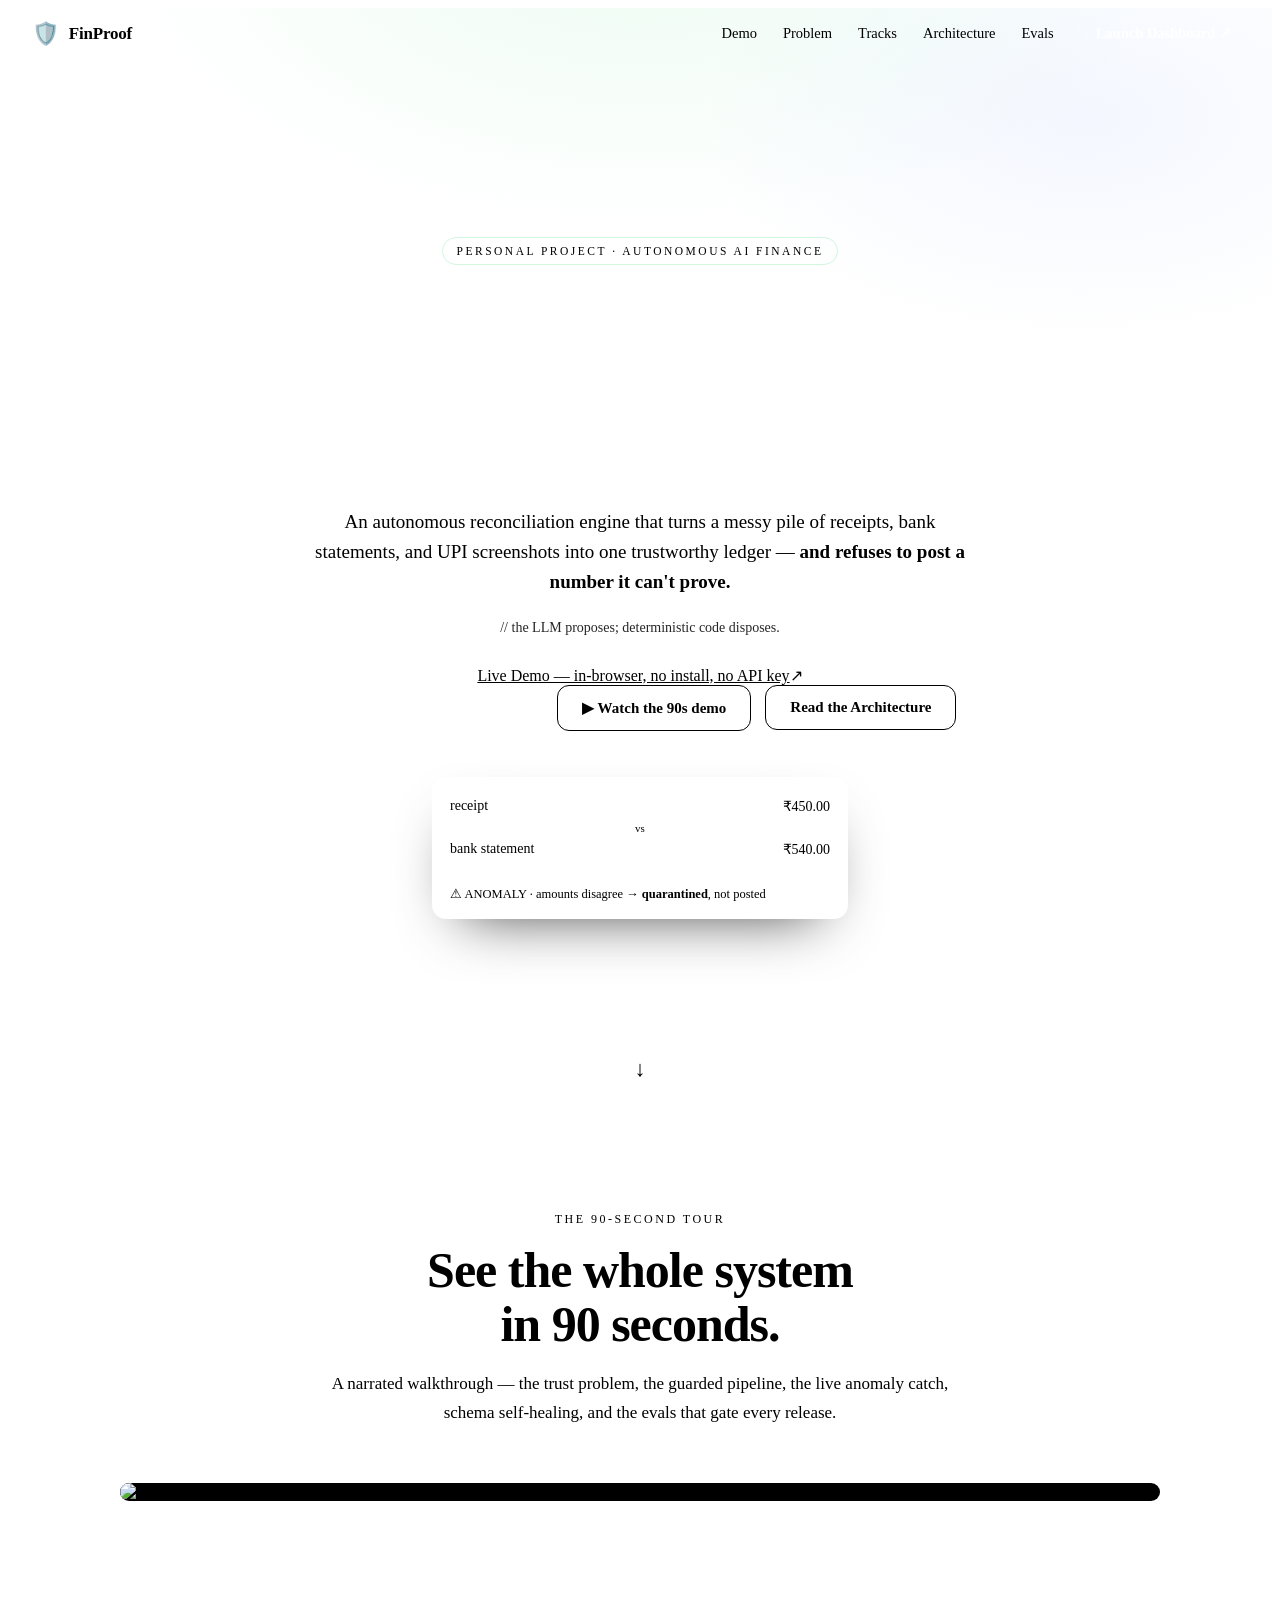
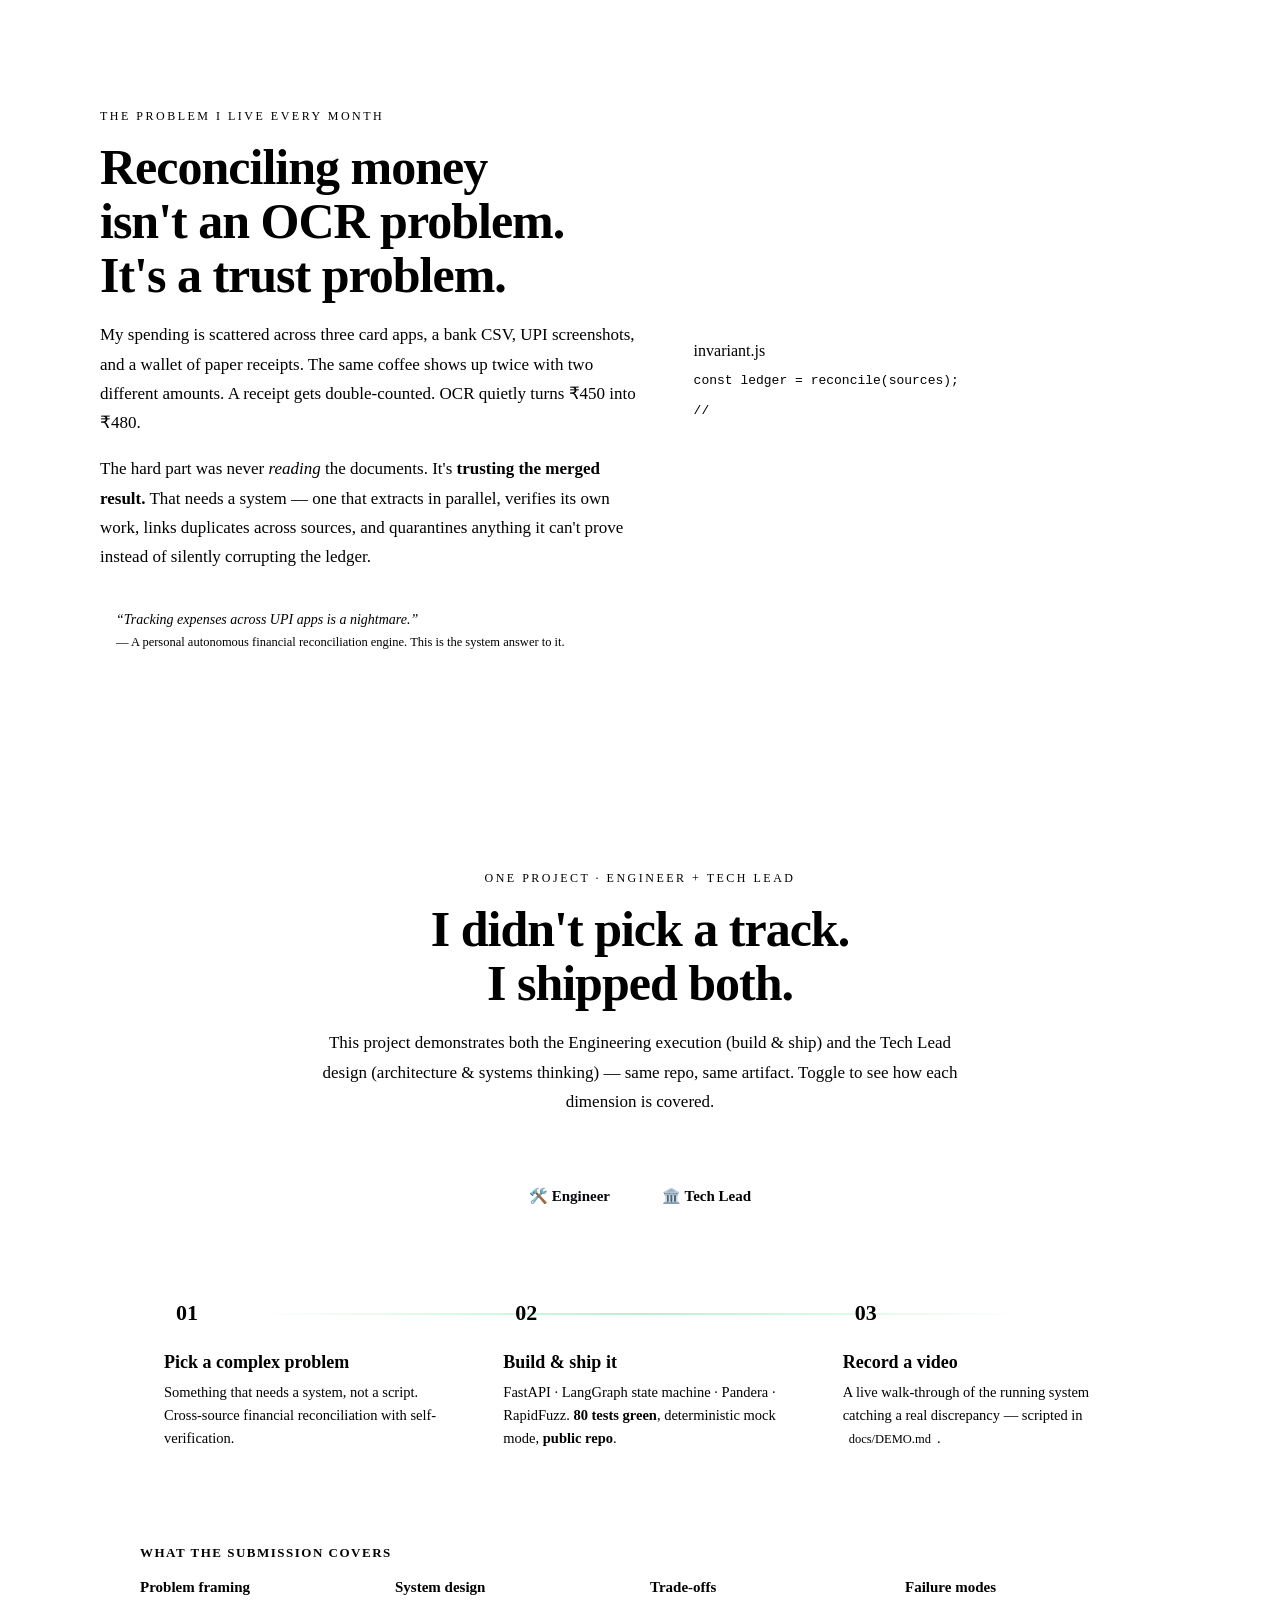
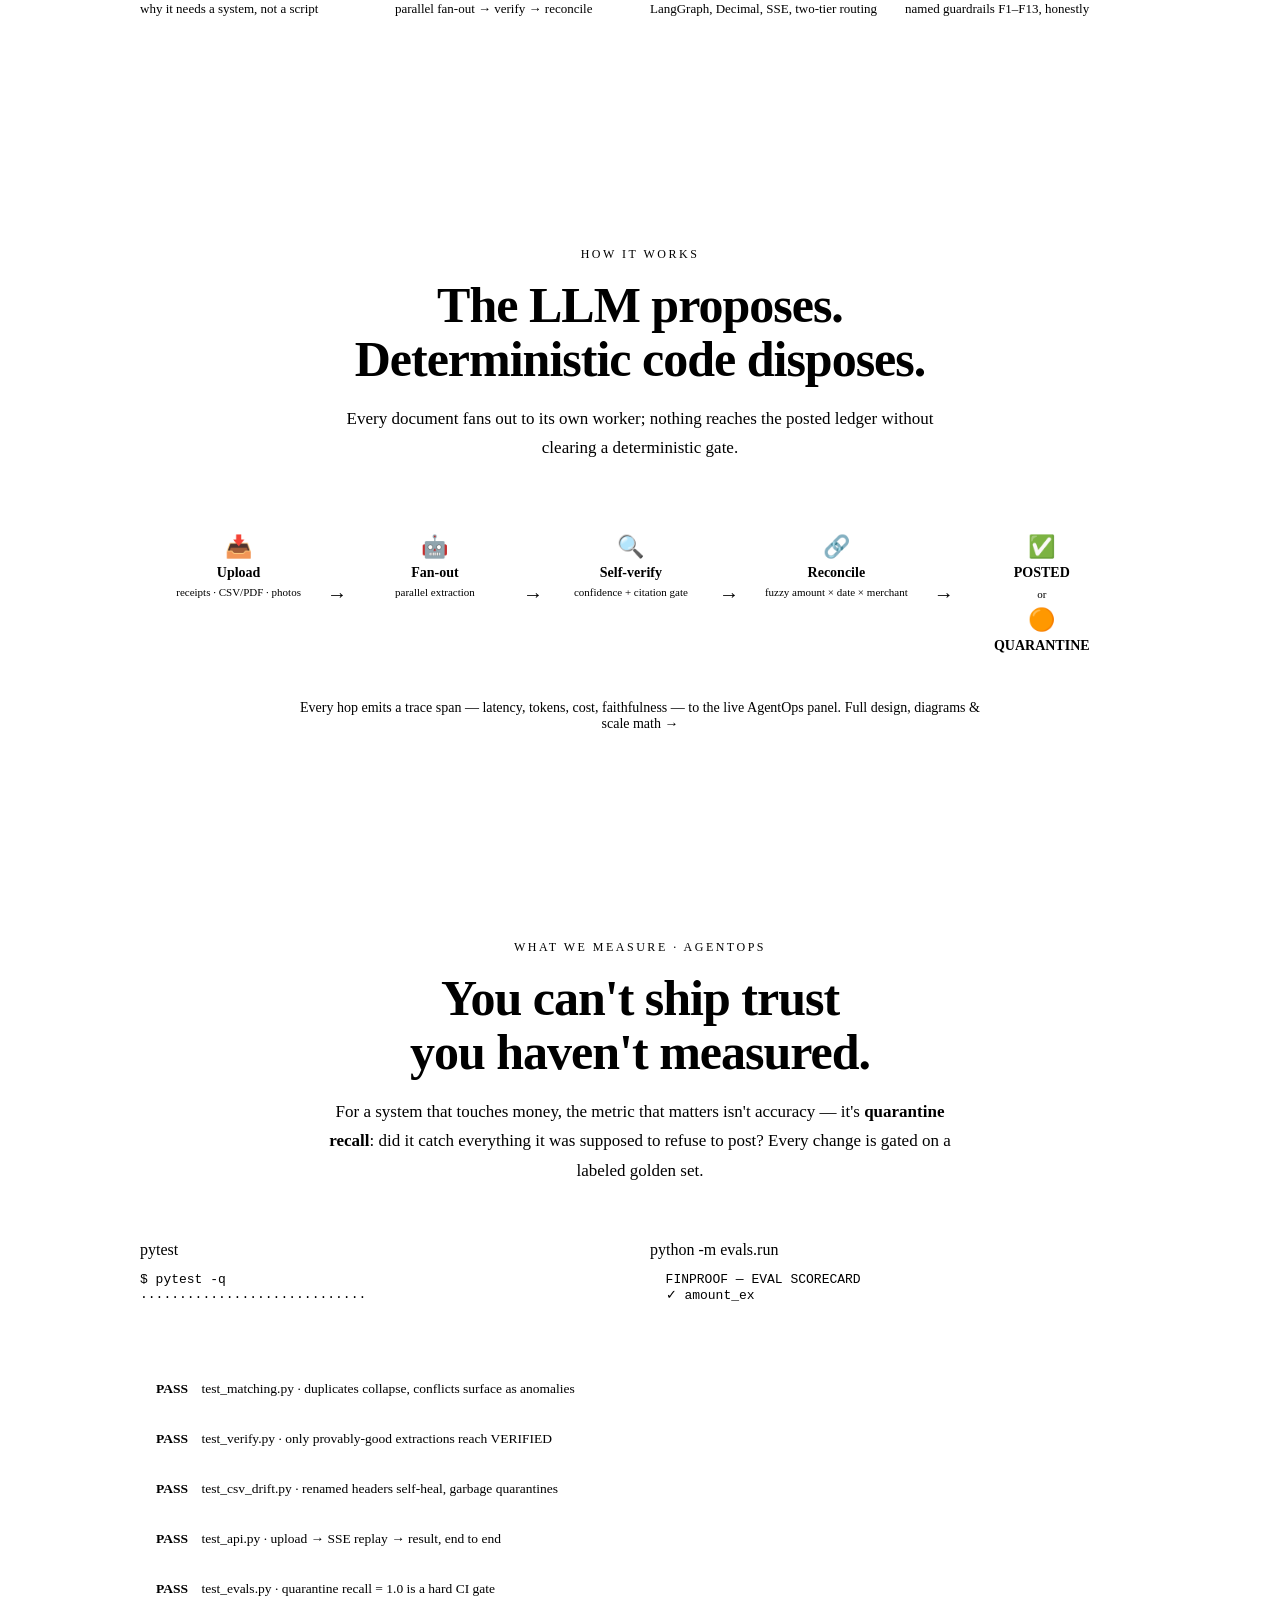
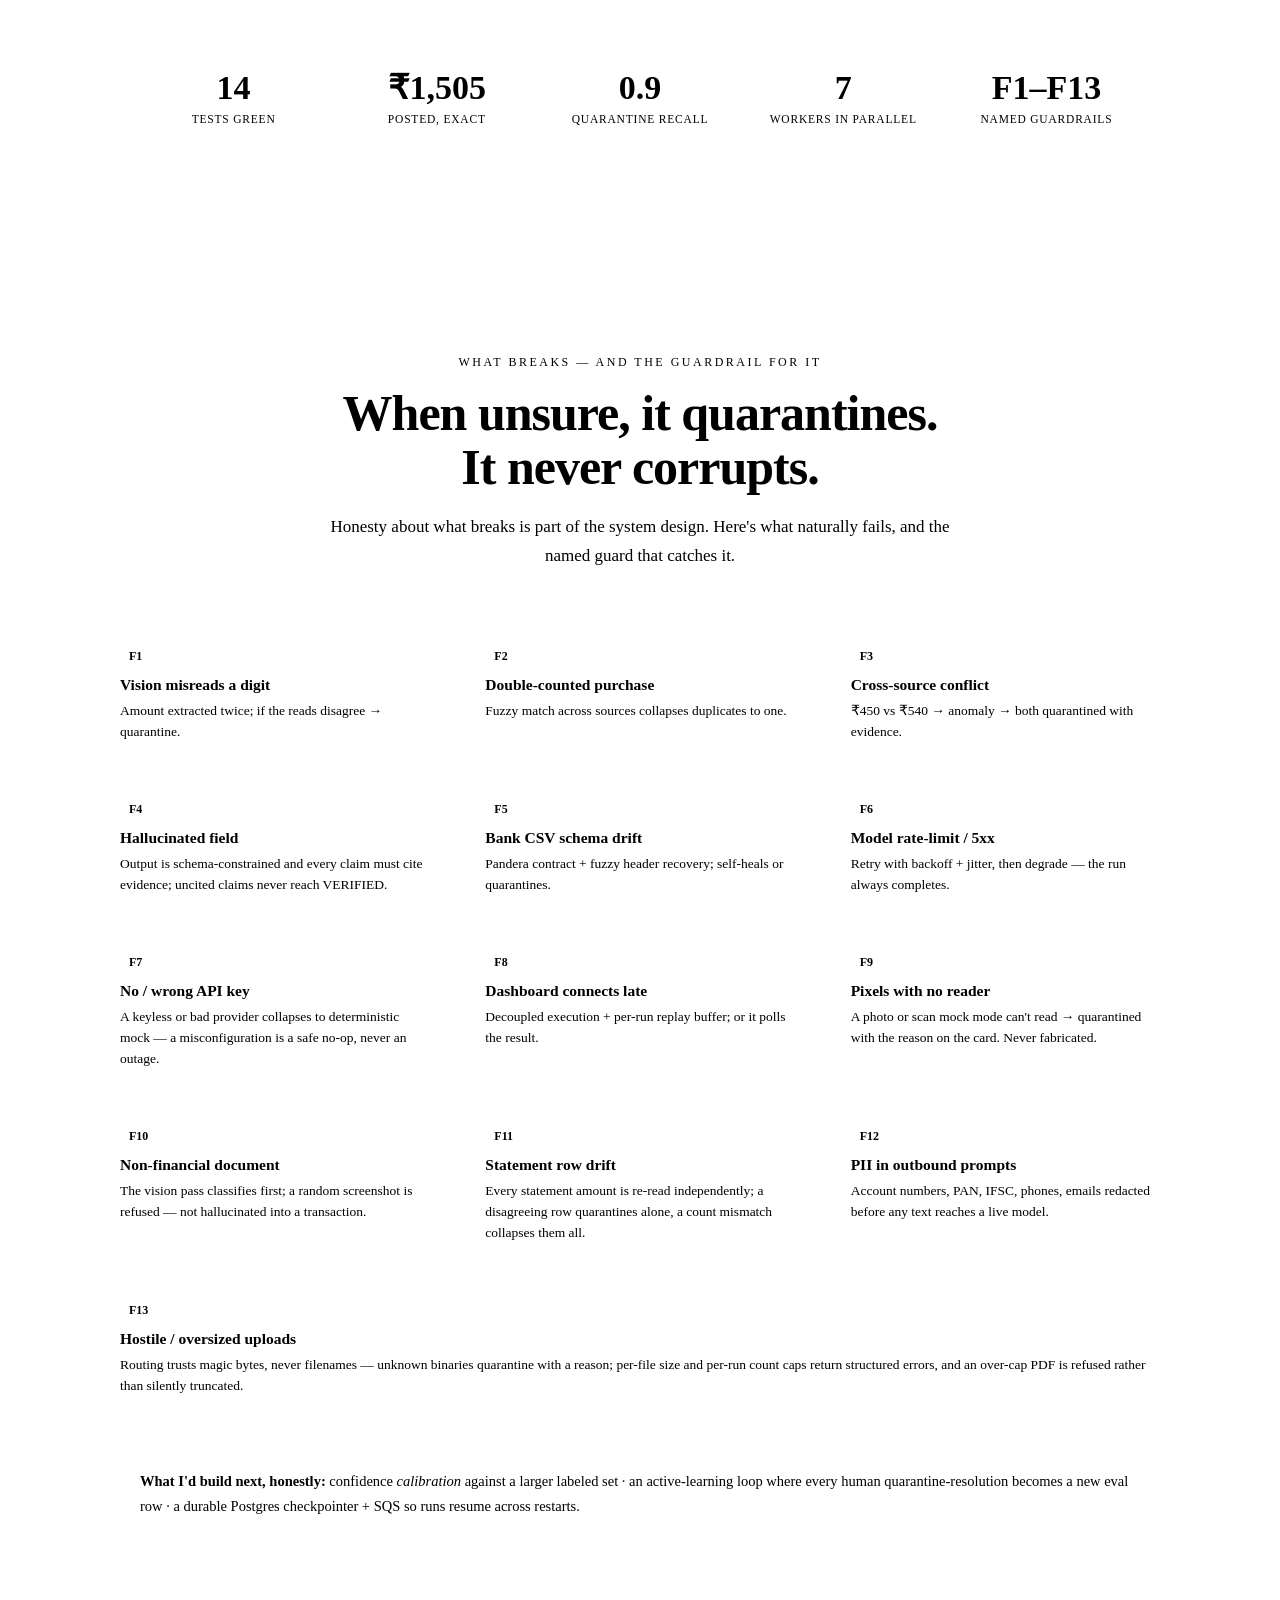
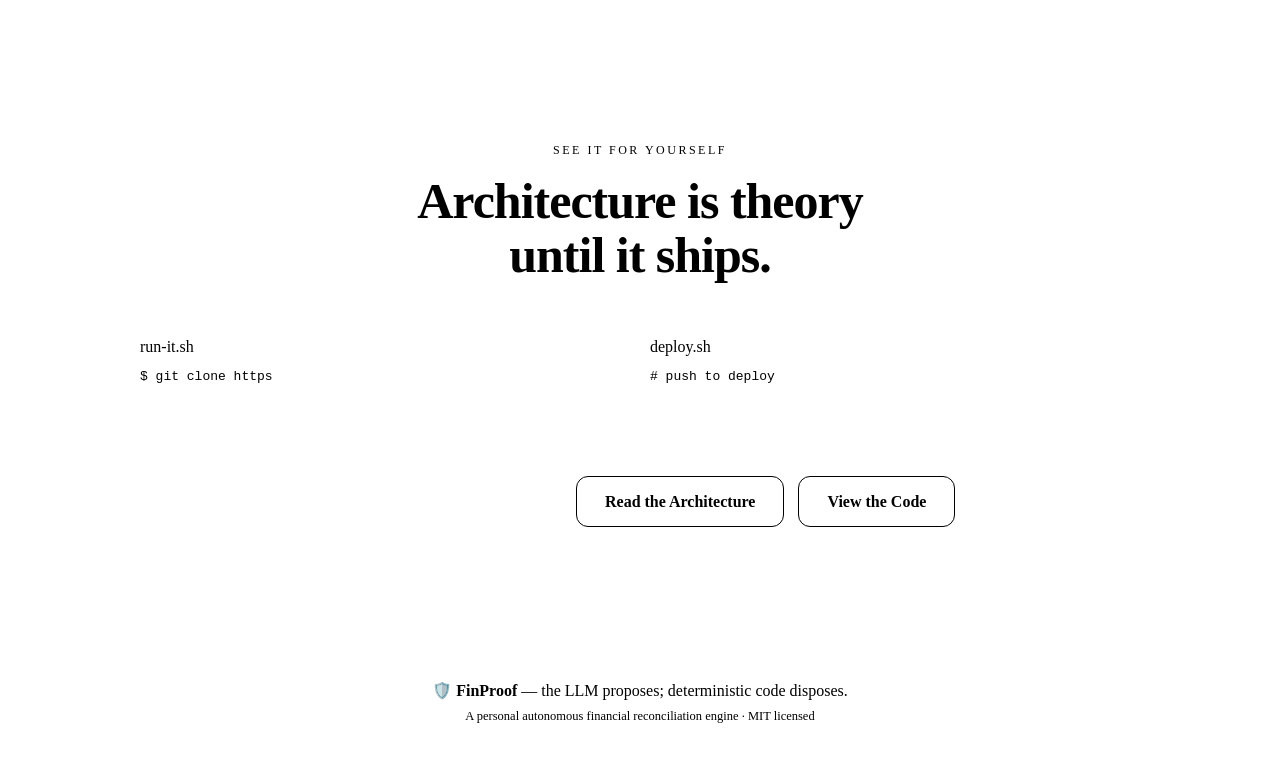
==== commit 7c80a651: "docs: add animated webp demo recording to landing page" ====
--- a/frontend/index.html
+++ b/frontend/index.html
@@ -78,9 +78,7 @@
           anomaly catch, schema self-healing, and the evals that gate every release.</p>
       </div>
       <div class="demo-frame reveal">
-        <video class="demo-video" controls preload="metadata" poster="./demo-poster.jpg" playsinline>
-          <source src="./fin-proof-demo.mp4" type="video/mp4" />
-        </video>
+        <img class="demo-video" src="./fin-proof-demo.webp" alt="FinProof Demo Walkthrough" loading="lazy" />
       </div>
     </section>
 
